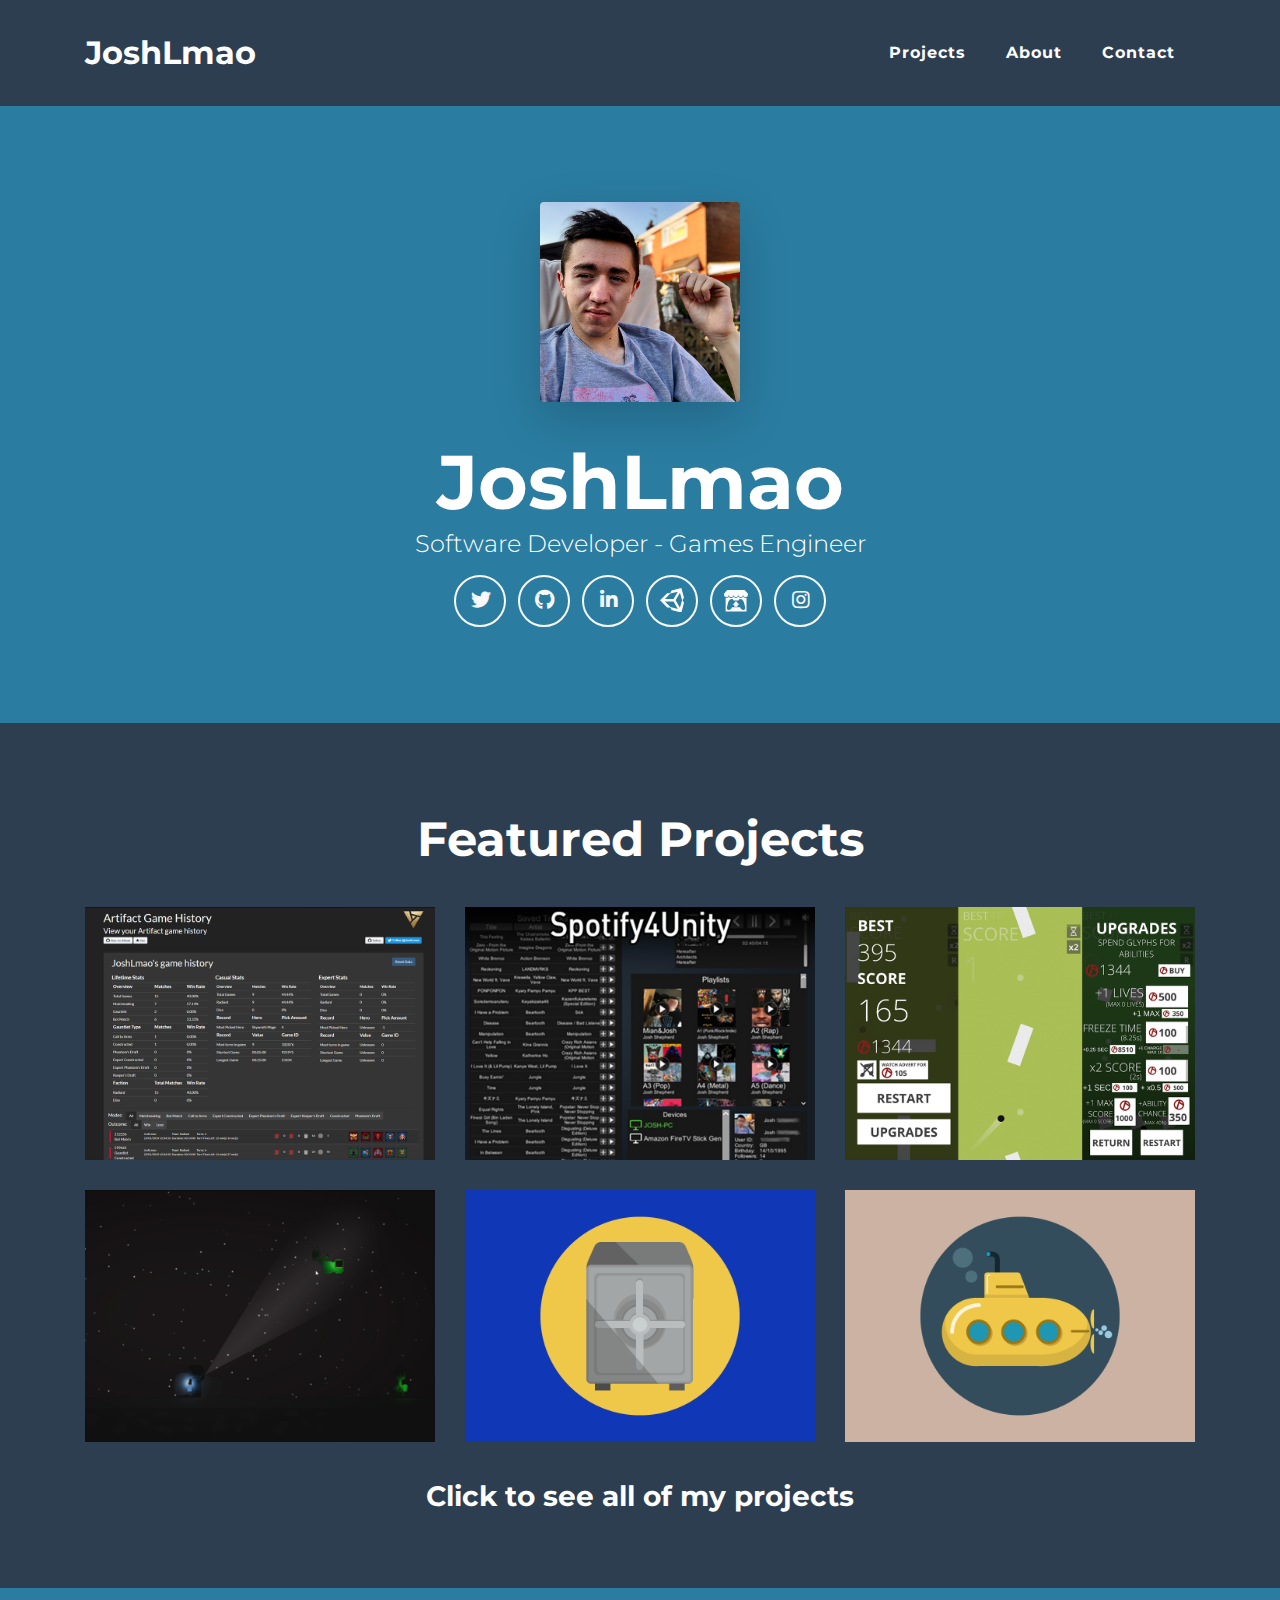
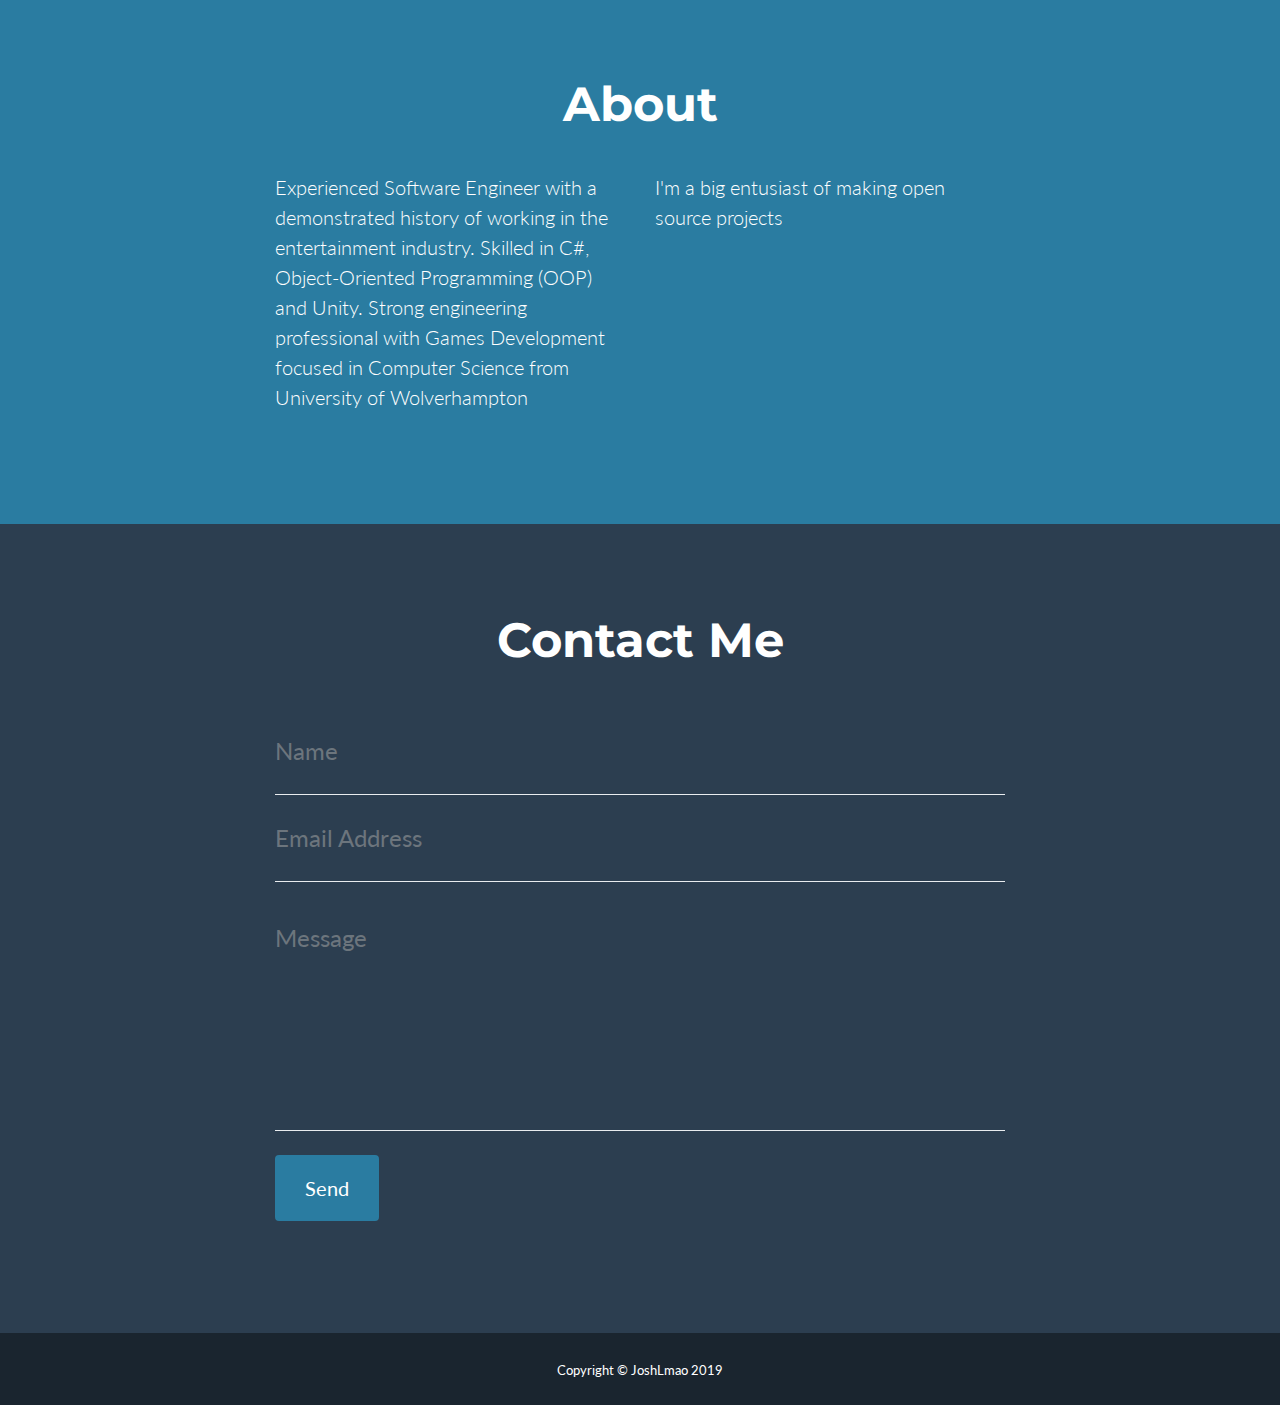
==== index.html @ 09b117b7 "Changed email form to use formspree" ====
<!--Core from https://github.com/BlackrockDigital/startbootstrap-freelancer-->
<!DOCTYPE html>
<html lang="en">

<head>

  <meta charset="utf-8">
  <meta name="viewport" content="width=device-width, initial-scale=1, shrink-to-fit=no">
  <meta name="description" content="">
  <meta name="author" content="">

  <title>JoshLmao</title>
  <!-- Page Icon -->
  <link rel="shortcut icon" type="image/x-icon" href="img/favicon.png" />

  <!-- Bootstrap core CSS -->
  <link href="vendor/bootstrap/css/bootstrap.min.css" rel="stylesheet">

  <!-- Custom fonts for this template -->
  <link href="vendor/fontawesome-free/css/all.min.css" rel="stylesheet" type="text/css">
  <link href="https://fonts.googleapis.com/css?family=Montserrat:400,700" rel="stylesheet" type="text/css">
  <link href="https://fonts.googleapis.com/css?family=Lato:400,700,400italic,700italic" rel="stylesheet" type="text/css">

  <!-- Plugin CSS -->
  <link href="vendor/magnific-popup/magnific-popup.css" rel="stylesheet" type="text/css">

  <!-- Custom styles for this template -->
  <link href="css/freelancer.css" rel="stylesheet">

</head>

<body id="page-top">

  <!-- Navigation -->
  <nav class="navbar navbar-expand-lg bg-secondary fixed-top" id="mainNav">
    <div class="container">
      <a class="navbar-brand js-scroll-trigger" href="#page-top">JoshLmao</a>
      <button class="navbar-toggler navbar-toggler-right bg-primary text-white rounded" type="button" data-toggle="collapse" data-target="#navbarResponsive" aria-controls="navbarResponsive" aria-expanded="false" aria-label="Toggle navigation">
        Menu
        <i class="fas fa-bars"></i>text-white
      </button>
      <div class="collapse navbar-collapse" id="navbarResponsive">
        <ul class="navbar-nav ml-auto">
          <li class="nav-item mx-0 mx-lg-1">
            <a class="nav-link py-3 px-0 px-lg-3 rounded js-scroll-trigger" href="#featured-projects">Projects</a>
          </li>
          <li class="nav-item mx-0 mx-lg-1">
            <a class="nav-link py-3 px-0 px-lg-3 rounded js-scroll-trigger" href="#about">About</a>
          </li>
          <li class="nav-item mx-0 mx-lg-1">
            <a class="nav-link py-3 px-0 px-lg-3 rounded js-scroll-trigger" href="#contact">Contact</a>
          </li>
        </ul>
      </div>
    </div>
  </nav>

  <!-- Header -->
  <header class="masthead bg-primary text-white text-center">
    <div class="container">
      <img class="img-fluid mb-5 d-block mx-auto shadow-lg rounded" src="img/profile.png" alt="It's me!" style="max-height: 200px">
      <h1 class="mb-3">JoshLmao</h1>
      <h4 class="font-weight-light mb-0">Software Developer - Games Engineer</h4>
      <!-- Social Links -->
      <div class="mt-3">
          <ul class="list-inline mb-0">
            <li class="list-inline-item">
              <a class="btn btn-outline-light btn-social text-center rounded-circle" href="https://twitter.com/JoshLmao" target="_blank">
                <i class="fab fa-fw fa-twitter"></i>
              </a>
            </li>
            <li class="list-inline-item">
              <a class="btn btn-outline-light btn-social text-center rounded-circle" href="https://github.com/JoshLmao" target="_blank">
                <i class="fab fa-fw fa-github"></i>
              </a>
            </li>
            <li class="list-inline-item">
              <a class="btn btn-outline-light btn-social text-center rounded-circle" href="https://www.linkedin.com/in/joshshepherd-/" target="_blank">
                <i class="fab fa-fw fa-linkedin-in"></i>
              </a>
            </li>
            <li class="list-inline-item">
              <a class="btn btn-outline-light btn-social text-center rounded-circle" href="https://connect.unity.com/u/josh-shepherd" target="_blank">
                <svg class="mb-1" viewBox="0 0 256 256" xmlns="http://www.w3.org/2000/svg" preserveAspectRatio="xMinYMin meet">
                  <path d="M166.872 131.237l45.91-79.275 22.184 79.275-22.185 79.256-45.909-79.256zm-22.376 12.874l45.916 79.262-79.966-20.486-57.77-58.776h91.82zm45.906-105.033l-45.906 79.275h-91.82l57.77-58.78 79.956-20.495zm65.539 65.18L227.933.06l-104.54 27.925-15.475 27.207-31.401-.225L0 131.244l76.517 76.259h.003l31.388-.232 15.497 27.207 104.528 27.92L255.94 158.22l-15.906-26.982 15.906-26.978z" fill="#FFFFFF"/>
                </svg>
              </a>
            </li>
            <li class="list-inline-item">
              <a class="btn btn-outline-light btn-social text-center rounded-circle" href="https://joshlmao.itch.io/" target="_blank">
                <svg class="svg-inline--fa" aria-hidden="true" role="img" xmlns="http://www.w3.org/2000/svg" viewBox="0 0 177 177">
                  <path fill="currentColor" d="M23 0L0 27v7.7c0 9.8 9 18.4 17 18.4 9.9 0 18-8.3 18-18 0 9.7 7.9 18 17.6 18S70 44.8 70 35c0 9.7 8.4 18 18.1 18C98 53 106 44.8 106 35a18 18 0 0 0 17.7 18c9.7 0 17.3-8.3 17.3-18 0 9.7 8.4 18 18.2 18A18 18 0 0 0 177 35v-8L152 0C108.4-.1 23 0 23 0z" fill-rule="evenodd"/>
                  <path fill="currentColor" d="M35 48.6c-1 1.6-2.2 3-3.6 4.4-3.6 3.6-8.7 5.9-14.3 5.9-1.4 0-5-.8-5-.8v100h154V57.5c-2.4.9-4.3 1.4-7 1.4a20.3 20.3 0 0 1-17.7-10.4 20.6 20.6 0 0 1-17.7 10.4 20.3 20.3 0 0 1-17.8-10.4 20.4 20.4 0 0 1-35.5 0A20.4 20.4 0 0 1 38.3 53a19.5 19.5 0 0 1-3.3-4.4zM57.2 67c6.7 0 11.5 4.4 13.1 11h37.2c1.7-6.6 6.4-11 13.1-11 10.7 0 22.4 11 26 24.4l8.8 32c3.7 13.3-2 24.3-12.7 24.3-9.4 0-19.6-8.5-24.4-19.6H59.5c-4.9 11.1-15 19.6-24.4 19.6-10.7 0-16.4-11-12.8-24.4l8.8-32C34.8 78 46.5 67 57 67z"/>
                  <path fill="currentColor" d="M75.7 95.4l-12.5 13.4h12.4v13.9h24.6v-13.9h13.2l-12.6-13.4-12.5-13.5z"/>
               </svg>
              </a>
            </li>
            <li class="list-inline-item">
              <a class="btn btn-outline-light btn-social text-center rounded-circle" href="https://instagram.com/JoshLmao" target="_blank">
                <i class="fab fa-fw fa-instagram"></i>
              </a>
            </li>
          </ul>
        </div>
    </div>
  </header>

  <!-- Portfolio Grid Section -->
  <section class="portfolio" id="featured-projects">
    <div class="container">
      <h2 class="text-center text-secondary mb-5">Featured Projects</h2>
      <div class="row">
        <div class="col-md-6 col-lg-4">
          <a class="portfolio-item d-block mx-auto" href="#portfolio-modal-1">
            <div class="portfolio-item-caption d-flex position-absolute h-100 w-100">
              <div class="portfolio-item-caption-content my-auto w-100 text-center text-white">
                <i class="fas fa-search-plus fa-3x"></i>
              </div>
            </div>
            <img class="img-fluid" src="img/portfolio/artifacthistory.png" alt="">
          </a>
        </div>
        <div class="col-md-6 col-lg-4">
          <a class="portfolio-item d-block mx-auto" href="#portfolio-modal-2">
            <div class="portfolio-item-caption d-flex position-absolute h-100 w-100">
              <div class="portfolio-item-caption-content my-auto w-100 text-center text-white">
                <i class="fas fa-search-plus fa-3x"></i>
              </div>
            </div>
            <img class="img-fluid" src="img/portfolio/spotify4unity.png" alt="">
          </a>
        </div>
        <div class="col-md-6 col-lg-4">
          <a class="portfolio-item d-block mx-auto" href="#portfolio-modal-3">
            <div class="portfolio-item-caption d-flex position-absolute h-100 w-100">
              <div class="portfolio-item-caption-content my-auto w-100 text-center text-white">
                <i class="fas fa-search-plus fa-3x"></i>
              </div>
            </div>
            <img class="img-fluid" src="img/portfolio/weave.png" alt="">
          </a>
        </div>
        <div class="col-md-6 col-lg-4">
          <a class="portfolio-item d-block mx-auto" href="#portfolio-modal-4">
            <div class="portfolio-item-caption d-flex position-absolute h-100 w-100">
              <div class="portfolio-item-caption-content my-auto w-100 text-center text-white">
                <i class="fas fa-search-plus fa-3x"></i>
              </div>
            </div>
            <img class="img-fluid" src="img/portfolio/lumiere.png" alt="">
          </a>
        </div>
        <div class="col-md-6 col-lg-4">
          <a class="portfolio-item d-block mx-auto" href="#portfolio-modal-5">
            <div class="portfolio-item-caption d-flex position-absolute h-100 w-100">
              <div class="portfolio-item-caption-content my-auto w-100 text-center text-white">
                <i class="fas fa-search-plus fa-3x"></i>
              </div>
            </div>
            <img class="img-fluid" src="img/portfolio/safe.png" alt="">
          </a>
        </div>
        <div class="col-md-6 col-lg-4">
          <a class="portfolio-item d-block mx-auto" href="#portfolio-modal-6">
            <div class="portfolio-item-caption d-flex position-absolute h-100 w-100">
              <div class="portfolio-item-caption-content my-auto w-100 text-center text-white">
                <i class="fas fa-search-plus fa-3x"></i>
              </div>
            </div>
            <img class="img-fluid" src="img/portfolio/submarine.png" alt="">
          </a>
        </div>

        <a class="text-secondary mx-auto mt-2" href="./html/all_projects.html">
            <h3>Click to see all of my projects</h3>
        </a>
      </div>
    </div>
  </section>

  <!-- About Section -->
  <section class="bg-primary text-white mb-0" id="about">
    <div class="container">
      <h2 class="text-center text-white mb-5">About</h2>
      <div class="row">
        <div class="col-lg-4 ml-auto">
          <p class="lead">
              Experienced Software Engineer with a demonstrated history of working in the entertainment industry. Skilled in C#, Object-Oriented Programming (OOP) and Unity. Strong engineering professional with Games Development focused in Computer Science from University of Wolverhampton
          </p>
        </div>
        <div class="col-lg-4 mr-auto">
          <p class="lead">
            I'm a big entusiast of making open source projects
          </p>
        </div>
      </div>
    </div>
  </section>

  <!-- Contact Section -->
  <section id="contact">
    <div class="container">
      <h2 class="text-center text-secondary mb-5">Contact Me</h2>
      <div class="row">
        <div class="col-lg-8 mx-auto">
          <!-- Uses formspree.io to send the email since it's a static HTML page -->
          <form action="https://formspree.io/josh@joshlmao.com" method="POST" novalidate="novalidate">
            <div class="control-group">
              <div class="form-group floating-label-form-group controls mb-0 pb-2">
                <label>Name</label>
                <input class="form-control" id="name" type="text" placeholder="Name" required="required" data-validation-required-message="Please enter your name.">
                <p class="help-block text-danger"></p>
              </div>
            </div>
            <div class="control-group">
              <div class="form-group floating-label-form-group controls mb-0 pb-2">
                <label>Email Address</label>
                <input type="email" name="_replyto" class="form-control" id="email" placeholder="Email Address" required="required" data-validation-required-message="Please enter your email address.">
                <p class="help-block text-danger"></p>
              </div>
            </div>
            <div class="control-group">
              <div class="form-group floating-label-form-group controls mb-0 pb-2" style="border-bottom: 0px">
                <input type="hidden" name="_subject" value="Contact - JoshLmao" />
              </div>
            </div>
            <div class="control-group">
              <div class="form-group floating-label-form-group controls mb-0 pb-2">
                <label>Message</label>
                <textarea type="text" name="name" class="form-control" id="message" rows="5" placeholder="Message" required="required" data-validation-required-message="Please enter a message."></textarea>
                <p class="help-block text-danger"></p>
              </div>
            </div>
            <br>
            <div id="success"></div>
            <div class="form-group">
              <button type="submit" value="Send" class="btn btn-primary btn-xl" id="sendMessageButton">Send</button>
            </div>
          </form>
        </div>
      </div>
    </div>
  </section>

  <div class="copyright py-4 text-center text-white">
    <div class="container">
      <small>Copyright &copy; JoshLmao 2019</small>
    </div>
  </div>

  <!-- Scroll to Top Button (Only visible on small and extra-small screen sizes) -->
  <div class="scroll-to-top d-lg-none position-fixed ">
    <a class="js-scroll-trigger d-block text-center text-white rounded" href="#page-top">
      <i class="fa fa-chevron-up"></i>
    </a>
  </div>

  <!-- Portfolio Modals -->

  <!-- Portfolio Modal 1 -->
  <div class="portfolio-modal mfp-hide" id="portfolio-modal-1">
    <div class="portfolio-modal-dialog bg-secondary">
      <a class="close-button d-none d-md-block portfolio-modal-dismiss" href="#">
        <i class="fa fa-3x fa-times"></i>
      </a>
      <div class="container text-center">
        <div class="row">
          <div class="col-lg-8 mx-auto">
            <h2 class="text-secondary mb-5">Artifact Match History</h2>
            <a href="https://github.com/JoshLmao/ArtifactAPI.MatchHistory" target="_blank">
              <img class="img-fluid mb-3" src="img/portfolio/artifacthistory.png" alt="">
            </a>
            <p class="mb-3 text-primary">
              Artifact Match History is a small project I created in December 2018 to January 2019 as a tool for the Valve's new DotA 2 card game, Artifact.
              I originally mcreated it as a WPF application but later converted the functionality into a website.
            </p>
            <h3 class="text-primary mb-2">
              Website: 
              <a href="https://artifacthistory.joshlmao.com" target="_blank">ArtifactHistory.joshlmao.com</a>
            </h3>
            <h3 class="text-primary mb-4">
              Repository: <a href="https://github.com/JoshLmao/ArtifactAPI.MatchHistory" target="_blank">Github</a>
            </h3>
            <a class="btn btn-primary btn-lg rounded-pill portfolio-modal-dismiss" href="#">
              <i class="fa fa-close"></i>
              Close Project
            </a>
          </div>
        </div>
      </div>
    </div>
  </div>

  <!-- Portfolio Modal 2 -->
  <div class="portfolio-modal mfp-hide" id="portfolio-modal-2">
      <div class="portfolio-modal-dialog bg-secondary">
        <a class="close-button d-none d-md-block portfolio-modal-dismiss" href="#">
          <i class="fa fa-3x fa-times"></i>
        </a>
        <div class="container text-center">
          <div class="row">
            <div class="col-lg-8 mx-auto">
              <h2 class="text-secondary mb-5">Spotify 4 Unity</h2>
              <a href="https://github.com/JoshLmao/Spotify4Unity">
                <img class="img-fluid mb-3" src="img/portfolio/spotify4unity.png" alt="">
              </a>
              <p class="mb-3 text-primary">
                Spotify 4 Unity is an asset for Unity which helps to integrate the open source <a href="https://github.com/JohnnyCrazy/SpotifyAPI-NET">'SpotifyAPI'</a> into Unity with easy UI prefabs and utility classes to help.
                The package has been on the store since October 2018 and is currently being worked on and updated. 
                <br/>
                The code is closed source unless your purchase the asset. There is also a public repository on Github which
                is used for issue tracking and for the public wiki. <a href="https://github.com/JoshLmao/Spotify4Unity" target="_blank">Click here</a> to check out the repo
              </p>
              <h3 class="text-primary mb-4">Download: <a href="https://assetstore.unity.com/packages/tools/integration/spotify4unity-ui-tools-spotify-authorization-129028" target="_blank">Unity Asset Store</a></h3>
              <a class="btn btn-primary btn-lg rounded-pill portfolio-modal-dismiss" href="#">
                <i class="fa fa-close"></i>
                Close Project
              </a>
            </div>
          </div>
        </div>
      </div>
    </div>

  <!-- Portfolio Modal 3 -->
  <div class="portfolio-modal mfp-hide" id="portfolio-modal-3">
    <div class="portfolio-modal-dialog bg-secondary">
      <a class="close-button d-none d-md-block portfolio-modal-dismiss" href="#">
        <i class="fa fa-3x fa-times"></i>
      </a>
      <div class="container text-center">
        <div class="row">
          <div class="col-lg-8 mx-auto">
            <h2 class="text-secondary mb-5">Weave: The Game</h2>
            <a href="https://play.google.com/store/apps/details?id=com.JoshLmao.Weave&hl=en_GB">
              <img class="img-fluid mb-3" src="img/portfolio/weave.png" alt="">
            </a>
            <p class="mb-3 text-primary">
              Weave is my first attempt to create my own mobile game. It's a simple game concept about gaining the most score and trying to beat everybody else on the leaderboard.
            </p>
            <h3 class="text-primary mb-4">
              Play Store: <a href="https://play.google.com/store/apps/details?id=com.JoshLmao.Weave&hl=en_GB" target="_blank">Weave: The Game</a>
            </h3>
            <a class="btn btn-primary btn-lg rounded-pill portfolio-modal-dismiss" href="#">
              <i class="fa fa-close"></i>
              Close Project
            </a>
          </div>
        </div>
      </div>
    </div>
  </div>

  <!-- Portfolio Modal 4 -->
  <div class="portfolio-modal mfp-hide" id="portfolio-modal-4">
    <div class="portfolio-modal-dialog bg-secondary">
      <a class="close-button d-none d-md-block portfolio-modal-dismiss" href="#">
        <i class="fa fa-3x fa-times"></i>
      </a>
      <div class="container text-center">
        <div class="row">
          <div class="col-lg-8 mx-auto">
            <h2 class="text-secondary mb-5">Lumière - Ludum Date 39</h2>
            <a href="https://joshlmao.itch.io/lumiere">
              <img class="img-fluid mb-3" src="img/portfolio/lumiere.png" alt="">
            </a>
            <p class="mb-3 text-primary">
                Lumière is my first attempt at creating a game created by myself in August 2017. I created it for Ludum Dare 39 which had the theme of "Running out of power".
            </p>
            <h3 class="text-primary mb-4">
                Play: <a href="https://joshlmao.itch.io/lumiere" target="_blank">Itch.io</a>
              </h3>
            <a class="btn btn-primary btn-lg rounded-pill portfolio-modal-dismiss" href="#">
              <i class="fa fa-close"></i>
              Close Project
            </a>
          </div>
        </div>
      </div>
    </div>
  </div>

  <!-- Portfolio Modal 5 -->
  <div class="portfolio-modal mfp-hide" id="portfolio-modal-5">
    <div class="portfolio-modal-dialog bg-white">
      <a class="close-button d-none d-md-block portfolio-modal-dismiss" href="#">
        <i class="fa fa-3x fa-times"></i>
      </a>
      <div class="container text-center">
        <div class="row">
          <div class="col-lg-8 mx-auto">
            <h2 class="text-secondary text-uppercase mb-0">Project Name</h2>
            <hr class="star-dark mb-5">
            <img class="img-fluid mb-5" src="img/portfolio/safe.png" alt="">
            <p class="mb-5">Lorem ipsum dolor sit amet, consectetur adipisicing elit. Mollitia neque assumenda ipsam nihil, molestias magnam, recusandae quos quis inventore quisquam velit asperiores, vitae? Reprehenderit soluta, eos quod consequuntur itaque. Nam.</p>
            <a class="btn btn-primary btn-lg rounded-pill portfolio-modal-dismiss" href="#">
              <i class="fa fa-close"></i>
              Close Project
            </a>
          </div>
        </div>
      </div>
    </div>
  </div>

  <!-- Portfolio Modal 6 -->
  <div class="portfolio-modal mfp-hide" id="portfolio-modal-6">
    <div class="portfolio-modal-dialog bg-white">
      <a class="close-button d-none d-md-block portfolio-modal-dismiss" href="#">
        <i class="fa fa-3x fa-times"></i>
      </a>
      <div class="container text-center">
        <div class="row">
          <div class="col-lg-8 mx-auto">
            <h2 class="text-secondary text-uppercase mb-0">Project Name</h2>
            <hr class="star-dark mb-5">
            <img class="img-fluid mb-5" src="img/portfolio/submarine.png" alt="">
            <p class="mb-5">Lorem ipsum dolor sit amet, consectetur adipisicing elit. Mollitia neque assumenda ipsam nihil, molestias magnam, recusandae quos quis inventore quisquam velit asperiores, vitae? Reprehenderit soluta, eos quod consequuntur itaque. Nam.</p>
            <a class="btn btn-primary btn-lg rounded-pill portfolio-modal-dismiss" href="#">
              <i class="fa fa-close"></i>
              Close Project</a>
          </div>
        </div>
      </div>
    </div>
  </div>

  <!-- Bootstrap core JavaScript -->
  <script src="vendor/jquery/jquery.min.js"></script>
  <script src="vendor/bootstrap/js/bootstrap.bundle.min.js"></script>

  <!-- Plugin JavaScript -->
  <script src="vendor/jquery-easing/jquery.easing.min.js"></script>
  <script src="vendor/magnific-popup/jquery.magnific-popup.min.js"></script>

  <!-- Contact Form JavaScript -->
  <script src="js/jqBootstrapValidation.js"></script>
  <script src="js/contact_me.js"></script>

  <!-- Custom scripts for this template -->
  <script src="js/freelancer.min.js"></script>

</body>

</html>
---- css/freelancer.css ----
/*!
 * Start Bootstrap - Freelancer v5.0.2 (https://startbootstrap.com/template-overviews/freelancer)
 * Copyright 2013-2019 Start Bootstrap
 * Licensed under MIT (https://github.com/BlackrockDigital/startbootstrap-freelancer/blob/master/LICENSE)
 */

:root {
  --primary: rgb(42, 124, 161);
  --secondary: #2C3E50;

  --text-primary: #FFFFFF;
  --text-secondary: #FFFFFF;

  --hover-primary: rgb(67, 188, 245);
}

body {
  font-family: 'Lato';
  background: var(--secondary);
}

h1,
h2,
h3,
h4,
h5,
h6 {
  font-weight: 700;
  font-family: 'Montserrat';
}

hr.star-light,
hr.star-dark {
  max-width: 15rem;
  padding: 0;
  text-align: center;
  border: none;
  border-top: solid 0.25rem;
  margin-top: 2.5rem;
  margin-bottom: 2.5rem;
  margin-left: auto;
  margin-right: auto;
}

hr.star-light:after,
hr.star-dark:after {
  position: relative;
  top: -.8em;
  display: inline-block;
  padding: 0 0.25em;
  content: '\f005';
  font-family: "Font Awesome 5 Free";
  font-weight: 900;
  font-size: 2em;
}

hr.star-light {
  border-color: #fff;
}

hr.star-light:after {
  color: #fff;
  background-color: var(--primary);
}

hr.star-dark {
  border-color: #2C3E50;
}

hr.star-dark:after {
  color: #2C3E50;
  background-color: white;
}

section {
  padding: 6rem 0;
}

section h2 {
  font-size: 2.25rem;
  line-height: 2rem;
}

@media (min-width: 992px) {
  section h2 {
    font-size: 3rem;
    line-height: 2.5rem;
  }
}

.btn-xl {
  padding: 1rem 1.75rem;
  font-size: 1.25rem;
}

.btn-social {
  width: 3.25rem;
  height: 3.25rem;
  font-size: 1.25rem;
  line-height: 2rem;
}

.scroll-to-top {
  z-index: 1042;
  right: 1rem;
  bottom: 1rem;
  display: none;
}

.scroll-to-top a {
  width: 3.5rem;
  height: 3.5rem;
  background-color: rgba(33, 37, 41, 0.5);
  line-height: 3.1rem;
}

#mainNav {
  padding-top: 1rem;
  padding-bottom: 1rem;
  font-weight: 700;
  font-family: 'Montserrat';
}

#mainNav .navbar-brand {
  color: #fff;
}

#mainNav .navbar-nav {
  margin-top: 1rem;
  letter-spacing: 0.0625rem;
}

#mainNav .navbar-nav li.nav-item a.nav-link {
  color: #fff;
}

#mainNav .navbar-nav li.nav-item a.nav-link:hover {
  color: var(--primary);
}

#mainNav .navbar-nav li.nav-item a.nav-link:active, #mainNav .navbar-nav li.nav-item a.nav-link:focus {
  color: #fff;
}

#mainNav .navbar-nav li.nav-item a.nav-link.active {
  color: var(--primary);
}

#mainNav .navbar-toggler {
  font-size: 80%;
  padding: 0.8rem;
}

@media (min-width: 992px) {
  #mainNav {
    padding-top: 1.5rem;
    padding-bottom: 1.5rem;
    -webkit-transition: padding-top 0.3s, padding-bottom 0.3s;
    transition: padding-top 0.3s, padding-bottom 0.3s;
  }
  #mainNav .navbar-brand {
    font-size: 2em;
    -webkit-transition: font-size 0.3s;
    transition: font-size 0.3s;
  }
  #mainNav .navbar-nav {
    margin-top: 0;
  }
  #mainNav .navbar-nav > li.nav-item > a.nav-link.active {
    color: #fff;
    background: var(--primary);
  }
  #mainNav .navbar-nav > li.nav-item > a.nav-link.active:active, #mainNav .navbar-nav > li.nav-item > a.nav-link.active:focus, #mainNav .navbar-nav > li.nav-item > a.nav-link.active:hover {
    color: #fff;
    background: var(--primary);
  }
  #mainNav.navbar-shrink {
    padding-top: 0.5rem;
    padding-bottom: 0.5rem;
  }
  #mainNav.navbar-shrink .navbar-brand {
    font-size: 1.5em;
  }
}

header.masthead {
  padding-top: calc(6rem + 72px);
  padding-bottom: 6rem;
}

header.masthead h1 {
  font-size: 3rem;
  line-height: 3rem;
}

header.masthead h2 {
  font-size: 1.3rem;
  font-family: 'Lato';
}

@media (min-width: 992px) {
  header.masthead {
    padding-top: calc(6rem + 106px);
    padding-bottom: 6rem;
  }
  header.masthead h1 {
    font-size: 4.75em;
    line-height: 4rem;
  }
  header.masthead h2 {
    font-size: 1.75em;
  }
}

.portfolio {
  margin-bottom: -15px;
}

.portfolio .portfolio-item {
  position: relative;
  display: block;
  max-width: 25rem;
  margin-bottom: 15px;
}

.portfolio .portfolio-item .portfolio-item-caption {
  -webkit-transition: all ease 0.5s;
  transition: all ease 0.5s;
  opacity: 0;
  background-color: var(--primary)
}

.portfolio .portfolio-item .portfolio-item-caption:hover {
  opacity: 0.9;
}

.portfolio .portfolio-item .portfolio-item-caption .portfolio-item-caption-content {
  font-size: 1.5rem;
}

@media (min-width: 576px) {
  .portfolio {
    margin-bottom: -30px;
  }
  .portfolio .portfolio-item {
    margin-bottom: 30px;
  }
}

.portfolio-modal .portfolio-modal-dialog {
  padding: 3rem 1rem;
  min-height: calc(100vh - 2rem);
  margin: 1rem calc(1rem - 8px);
  position: relative;
  z-index: 2;
  -webkit-box-shadow: 0 0 3rem 1rem rgba(0, 0, 0, 0.5);
  box-shadow: 0 0 3rem 1rem rgba(0, 0, 0, 0.5);
}

.portfolio-modal .portfolio-modal-dialog .close-button {
  position: absolute;
  top: 2rem;
  right: 2rem;
}

.portfolio-modal .portfolio-modal-dialog .close-button i {
  line-height: 38px;
}

.portfolio-modal .portfolio-modal-dialog h2 {
  font-size: 2rem;
}

@media (min-width: 768px) {
  .portfolio-modal .portfolio-modal-dialog {
    min-height: 100vh;
    padding: 5rem;
    margin: 3rem calc(3rem - 8px);
  }
  .portfolio-modal .portfolio-modal-dialog h2 {
    font-size: 3rem;
  }
}

.floating-label-form-group {
  position: relative;
  border-bottom: 1px solid #e9ecef;
}

.floating-label-form-group input,
.floating-label-form-group textarea {
  font-size: 1.5em;
  position: relative;
  z-index: 1;
  padding-right: 0;
  padding-left: 0;
  resize: none;
  border: none;
  border-radius: 0;
  background: none;
  -webkit-box-shadow: none !important;
  box-shadow: none !important;
}

.floating-label-form-group label {
  font-size: 0.85em;
  line-height: 1.764705882em;
  position: relative;
  z-index: 0;
  top: 2em;
  display: block;
  margin: 0;
  -webkit-transition: top 0.3s ease, opacity 0.3s ease;
  transition: top 0.3s ease, opacity 0.3s ease;
  vertical-align: middle;
  vertical-align: baseline;
  opacity: 0;
}

.floating-label-form-group:not(:first-child) {
  padding-left: 14px;
  border-left: 1px solid #e9ecef;
}

.floating-label-form-group-with-value label {
  top: 0;
  opacity: 1;
}

.floating-label-form-group-with-focus label {
  color: #18BC9C;
}

form .row:first-child .floating-label-form-group {
  border-top: 1px solid #e9ecef;
}

.footer {
  padding-top: 5rem;
  padding-bottom: 5rem;
  background-color: #2C3E50;
  color: #fff;
}

.copyright {
  background-color: #1a252f;
}

a {
  color: var(--hover-primary);
}

a:focus, a:hover, a:active {
  color: var(--hover-primary);
}

.btn {
  border-width: 2px;
}

.bg-primary {
  background-color: var(--primary) !important;
}

.bg-secondary {
  background-color: var(--secondary) !important;
}

.text-primary {
  color: var(--text-primary) !important;
}

.text-secondary {
  color: var(--text-secondary) !important;
}

.btn-primary {
  background-color: var(--primary);
  border-color: var(--primary);
}

.btn-primary:hover, .btn-primary:focus, .btn-primary:active {
  background-color: var(--hover-primary);
  border-color: var(--hover-primary);
}

.btn-secondary {
  background-color: #2C3E50;
  border-color: #2C3E50;
}

.btn-secondary:hover, .btn-secondary:focus, .btn-secondary:active {
  background-color: #1a252f;
  border-color: #1a252f;
}
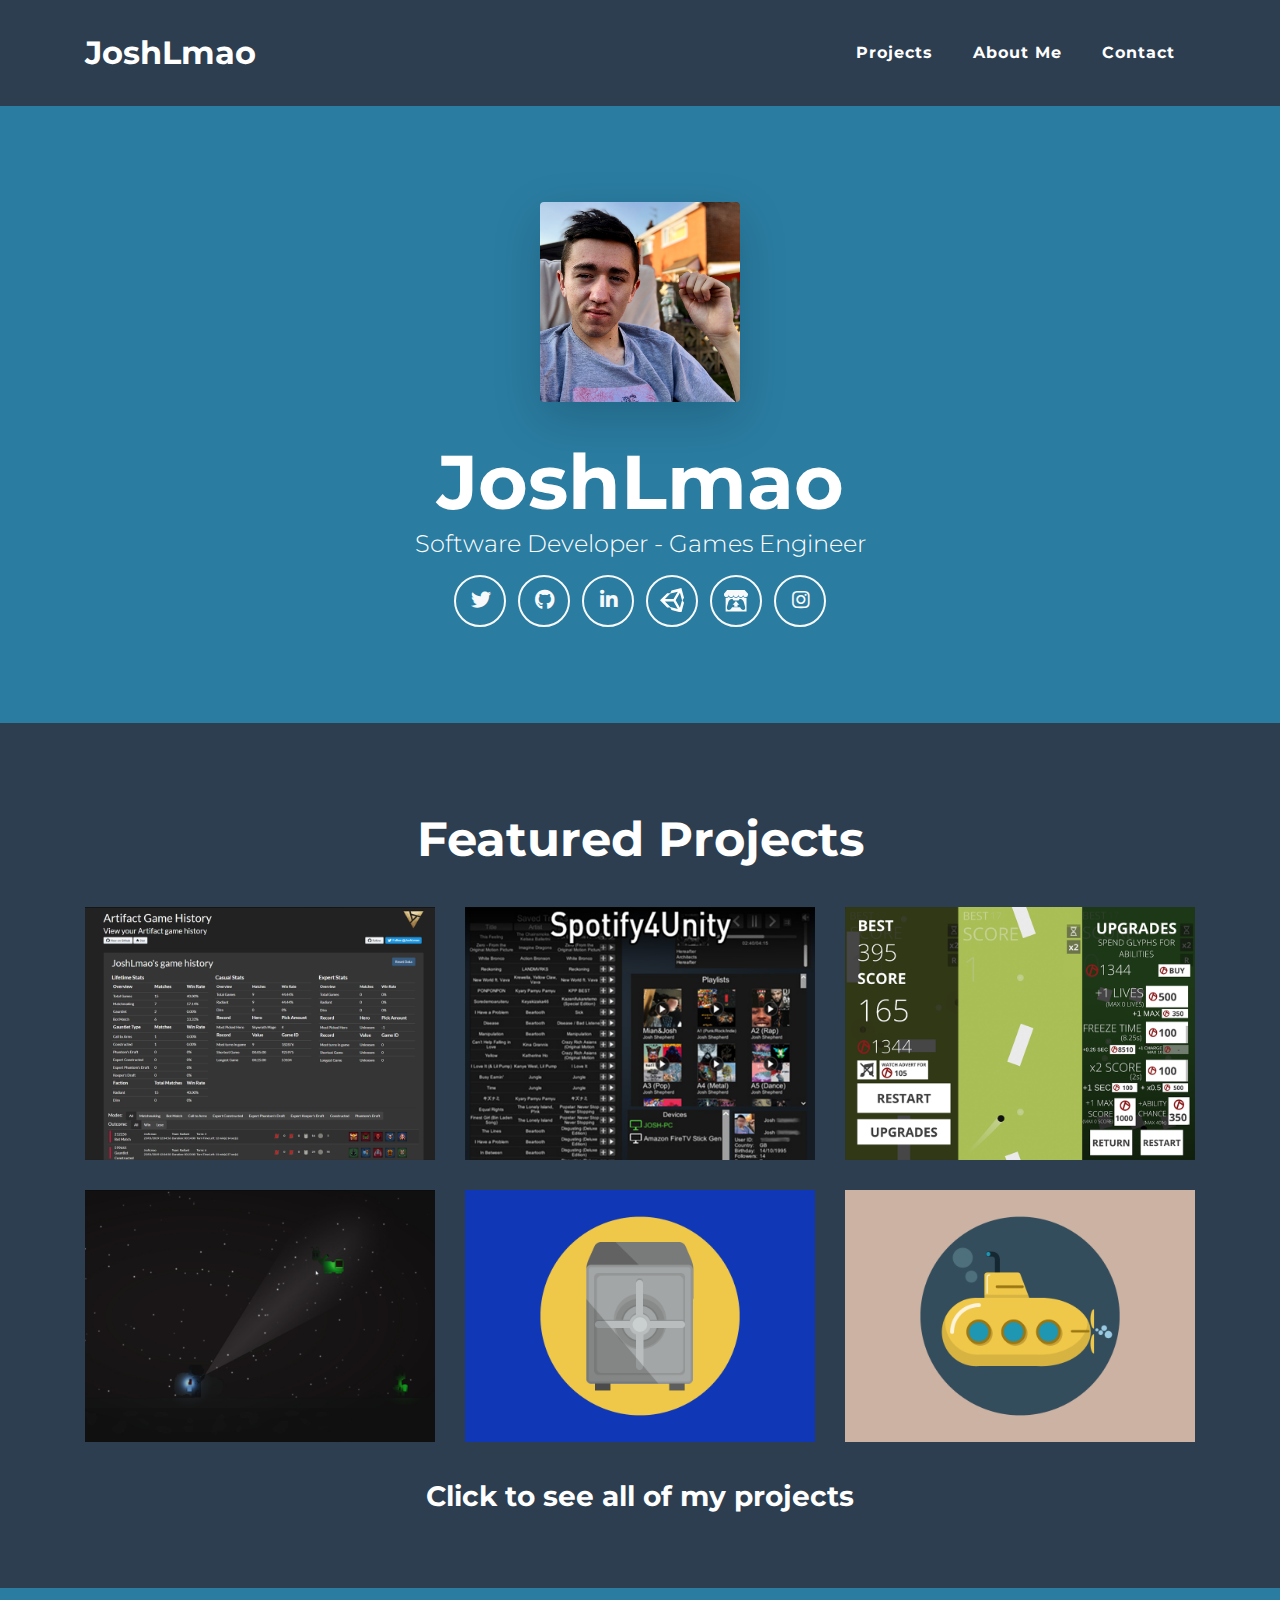
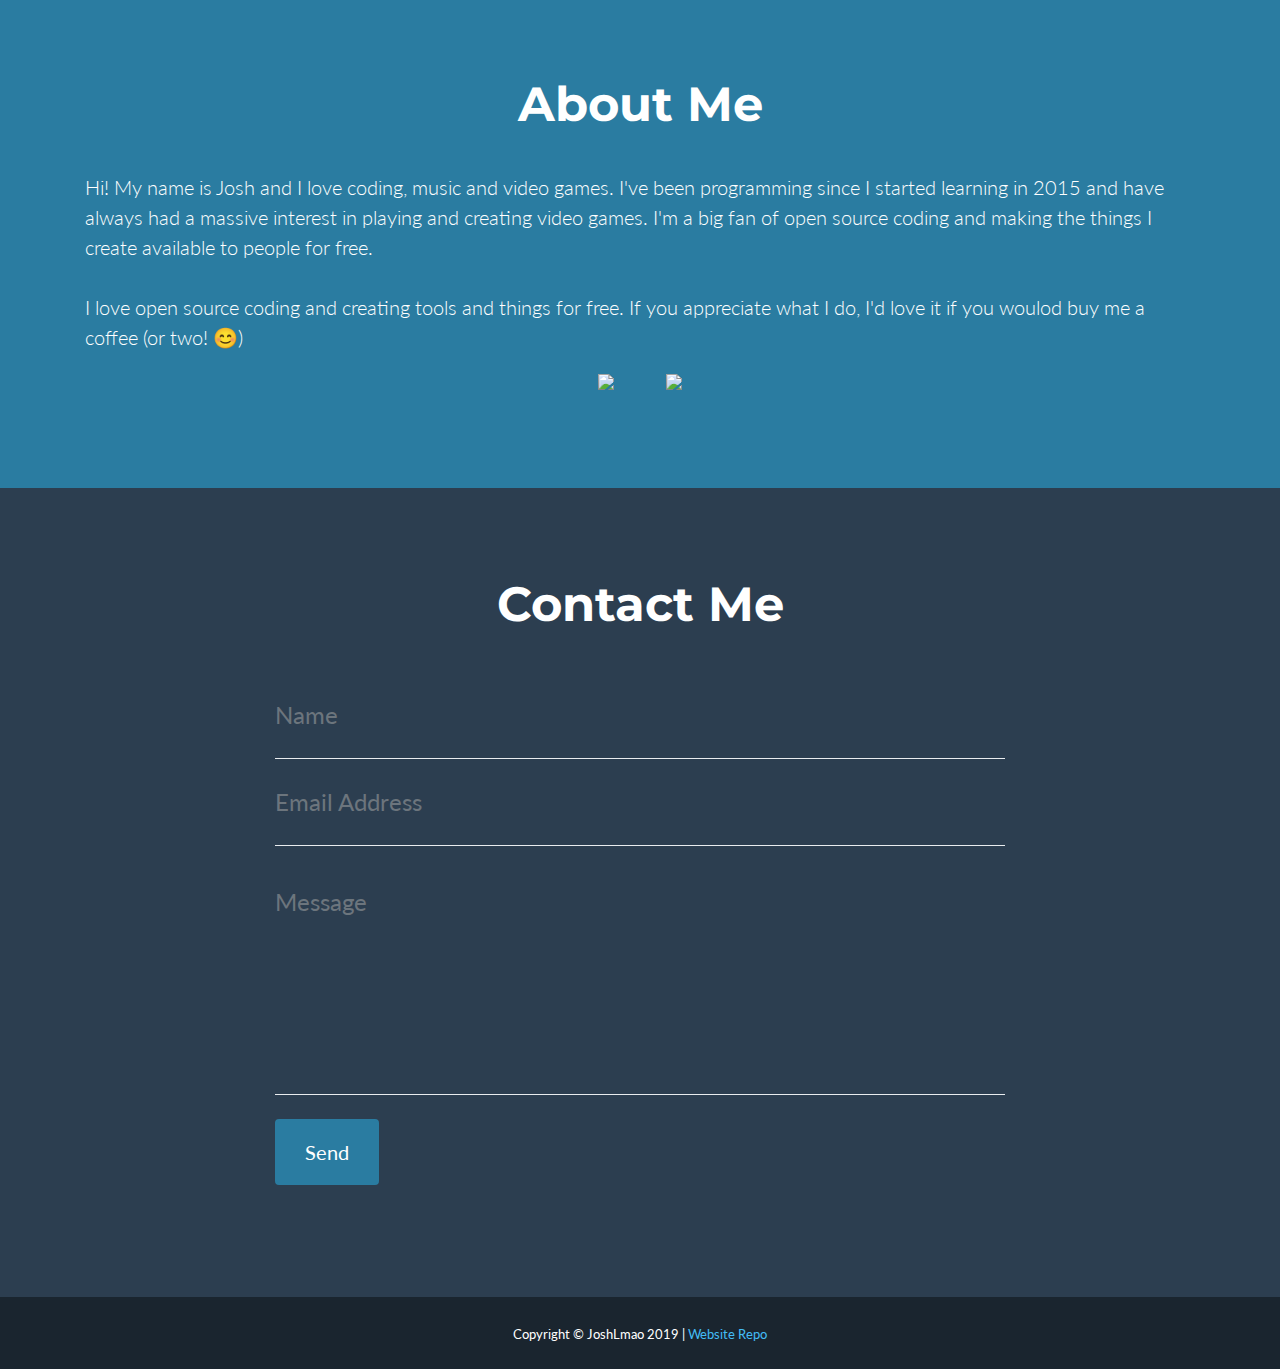
==== commit d7115b78: "Added sample cards to all projects page" ====
--- a/index.html
+++ b/index.html
@@ -45,7 +45,7 @@
             <a class="nav-link py-3 px-0 px-lg-3 rounded js-scroll-trigger" href="#featured-projects">Projects</a>
           </li>
           <li class="nav-item mx-0 mx-lg-1">
-            <a class="nav-link py-3 px-0 px-lg-3 rounded js-scroll-trigger" href="#about">About</a>
+            <a class="nav-link py-3 px-0 px-lg-3 rounded js-scroll-trigger" href="#about">About Me</a>
           </li>
           <li class="nav-item mx-0 mx-lg-1">
             <a class="nav-link py-3 px-0 px-lg-3 rounded js-scroll-trigger" href="#contact">Contact</a>
@@ -181,17 +181,24 @@
   <!-- About Section -->
   <section class="bg-primary text-white mb-0" id="about">
     <div class="container">
-      <h2 class="text-center text-white mb-5">About</h2>
+      <h2 class="text-center text-white mb-5">About Me</h2>
       <div class="row">
-        <div class="col-lg-4 ml-auto">
+        <div class="col-lg-auto ml-auto">
           <p class="lead">
-              Experienced Software Engineer with a demonstrated history of working in the entertainment industry. Skilled in C#, Object-Oriented Programming (OOP) and Unity. Strong engineering professional with Games Development focused in Computer Science from University of Wolverhampton
+              Hi! My name is Josh and I love coding, music and video games. I've been programming since I started learning in 2015 and have always had a massive interest in playing and creating video games. 
+              I'm a big fan of open source coding and making the things I create available to people for free.
+              <br/><br/>
+              I love open source coding and creating tools and things for free. If you appreciate what I do, I'd love it if you woulod buy me a coffee (or two! 😊)
           </p>
-        </div>
-        <div class="col-lg-4 mr-auto">
-          <p class="lead">
-            I'm a big entusiast of making open source projects
-          </p>
+          <div class="text-center mt-3">
+            <a class="mr-5" href="https://ko-fi.com/joshlmao">
+              <img src="https://i.imgur.com/zDeHMoK.png" height="75"/>
+            </a>
+            <a href="https://paypal.me/ijoshlmao">
+              <img src="https://i.imgur.com/UfSd0gP.png" height="75"/>
+            </a>
+          </div>
+          
         </div>
       </div>
     </div>
@@ -207,14 +214,14 @@
           <form action="https://formspree.io/josh@joshlmao.com" method="POST" novalidate="novalidate">
             <div class="control-group">
               <div class="form-group floating-label-form-group controls mb-0 pb-2">
-                <label>Name</label>
+                <label class="text-white">Name</label>
                 <input class="form-control" id="name" type="text" placeholder="Name" required="required" data-validation-required-message="Please enter your name.">
                 <p class="help-block text-danger"></p>
               </div>
             </div>
             <div class="control-group">
               <div class="form-group floating-label-form-group controls mb-0 pb-2">
-                <label>Email Address</label>
+                <label class="text-white">Email Address</label>
                 <input type="email" name="_replyto" class="form-control" id="email" placeholder="Email Address" required="required" data-validation-required-message="Please enter your email address.">
                 <p class="help-block text-danger"></p>
               </div>
@@ -226,7 +233,7 @@
             </div>
             <div class="control-group">
               <div class="form-group floating-label-form-group controls mb-0 pb-2">
-                <label>Message</label>
+                <label class="text-white">Message</label>
                 <textarea type="text" name="name" class="form-control" id="message" rows="5" placeholder="Message" required="required" data-validation-required-message="Please enter a message."></textarea>
                 <p class="help-block text-danger"></p>
               </div>
@@ -244,7 +251,7 @@
 
   <div class="copyright py-4 text-center text-white">
     <div class="container">
-      <small>Copyright &copy; JoshLmao 2019</small>
+      <small>Copyright &copy; JoshLmao 2019 | <a href="https://github.com/JoshLmao/JoshLmaoWebsite"  target="_blank">Website Repo</a></small>
     </div>
   </div>
 
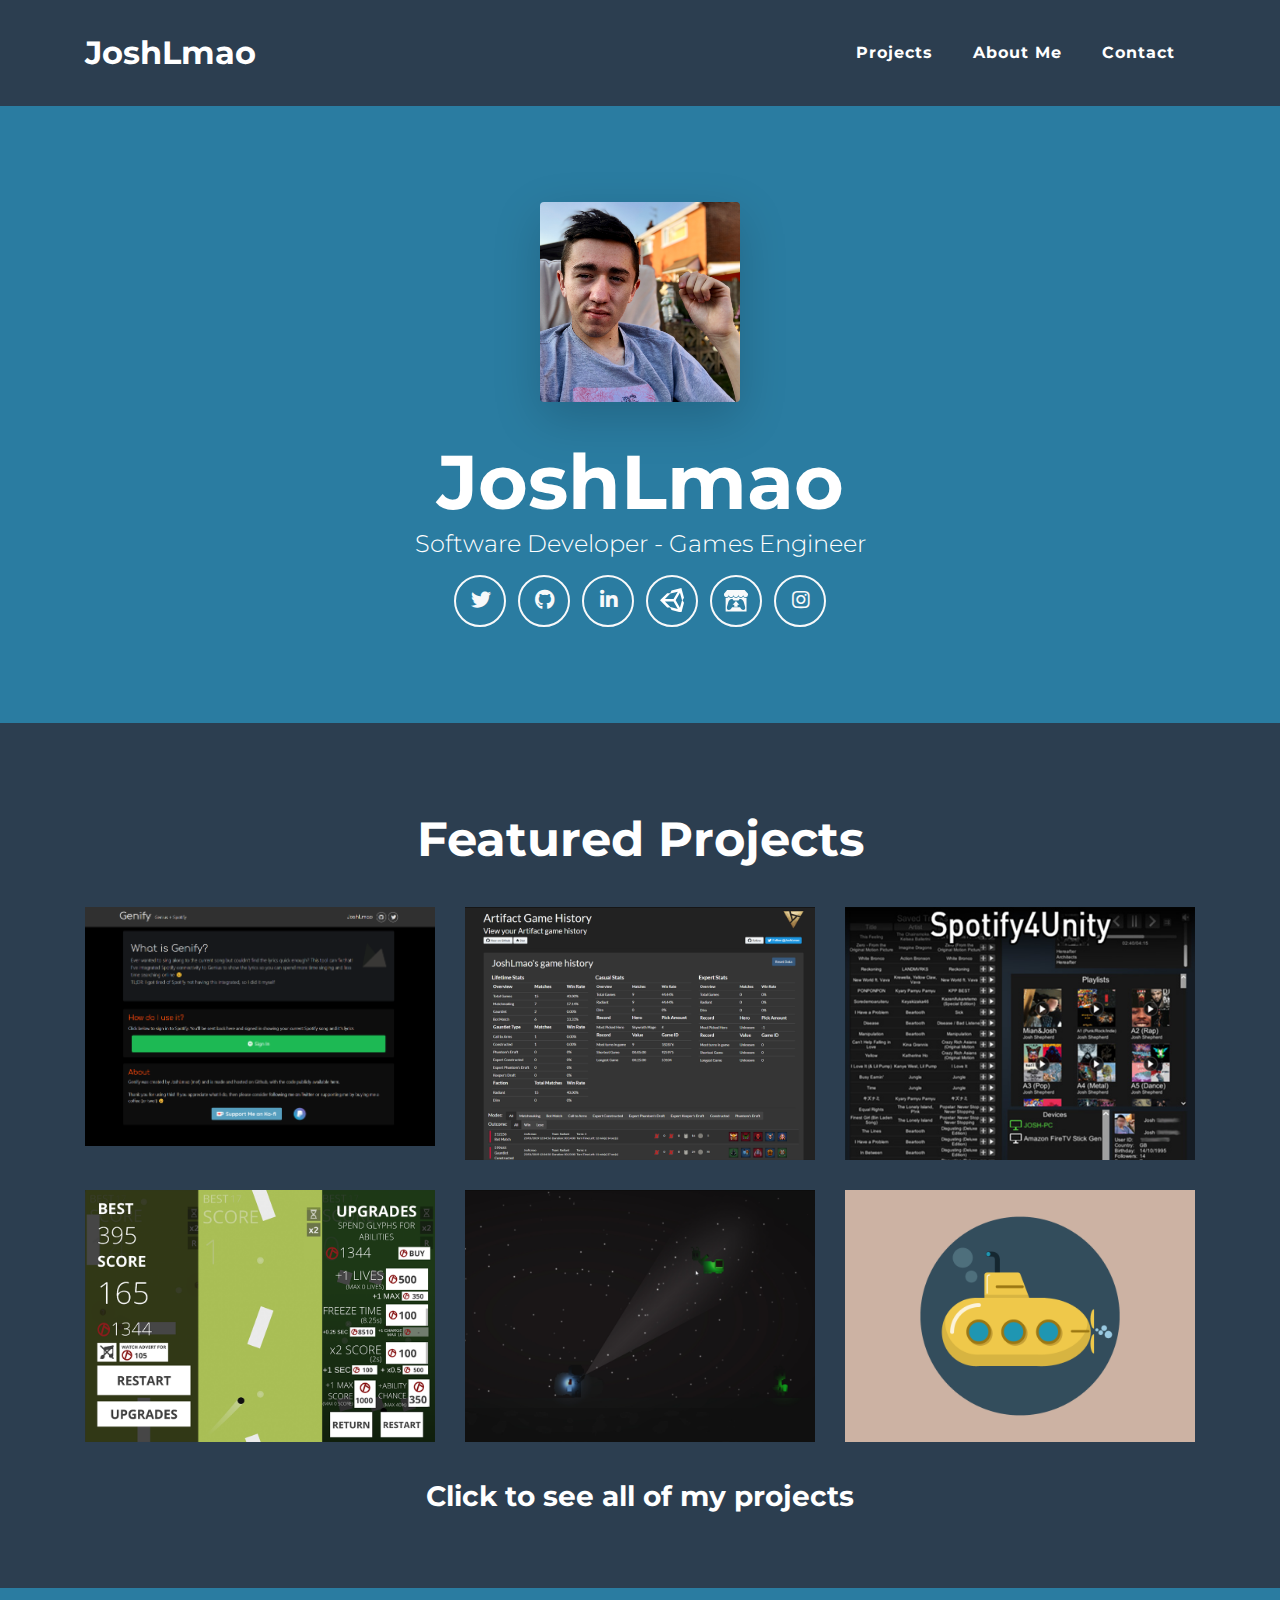
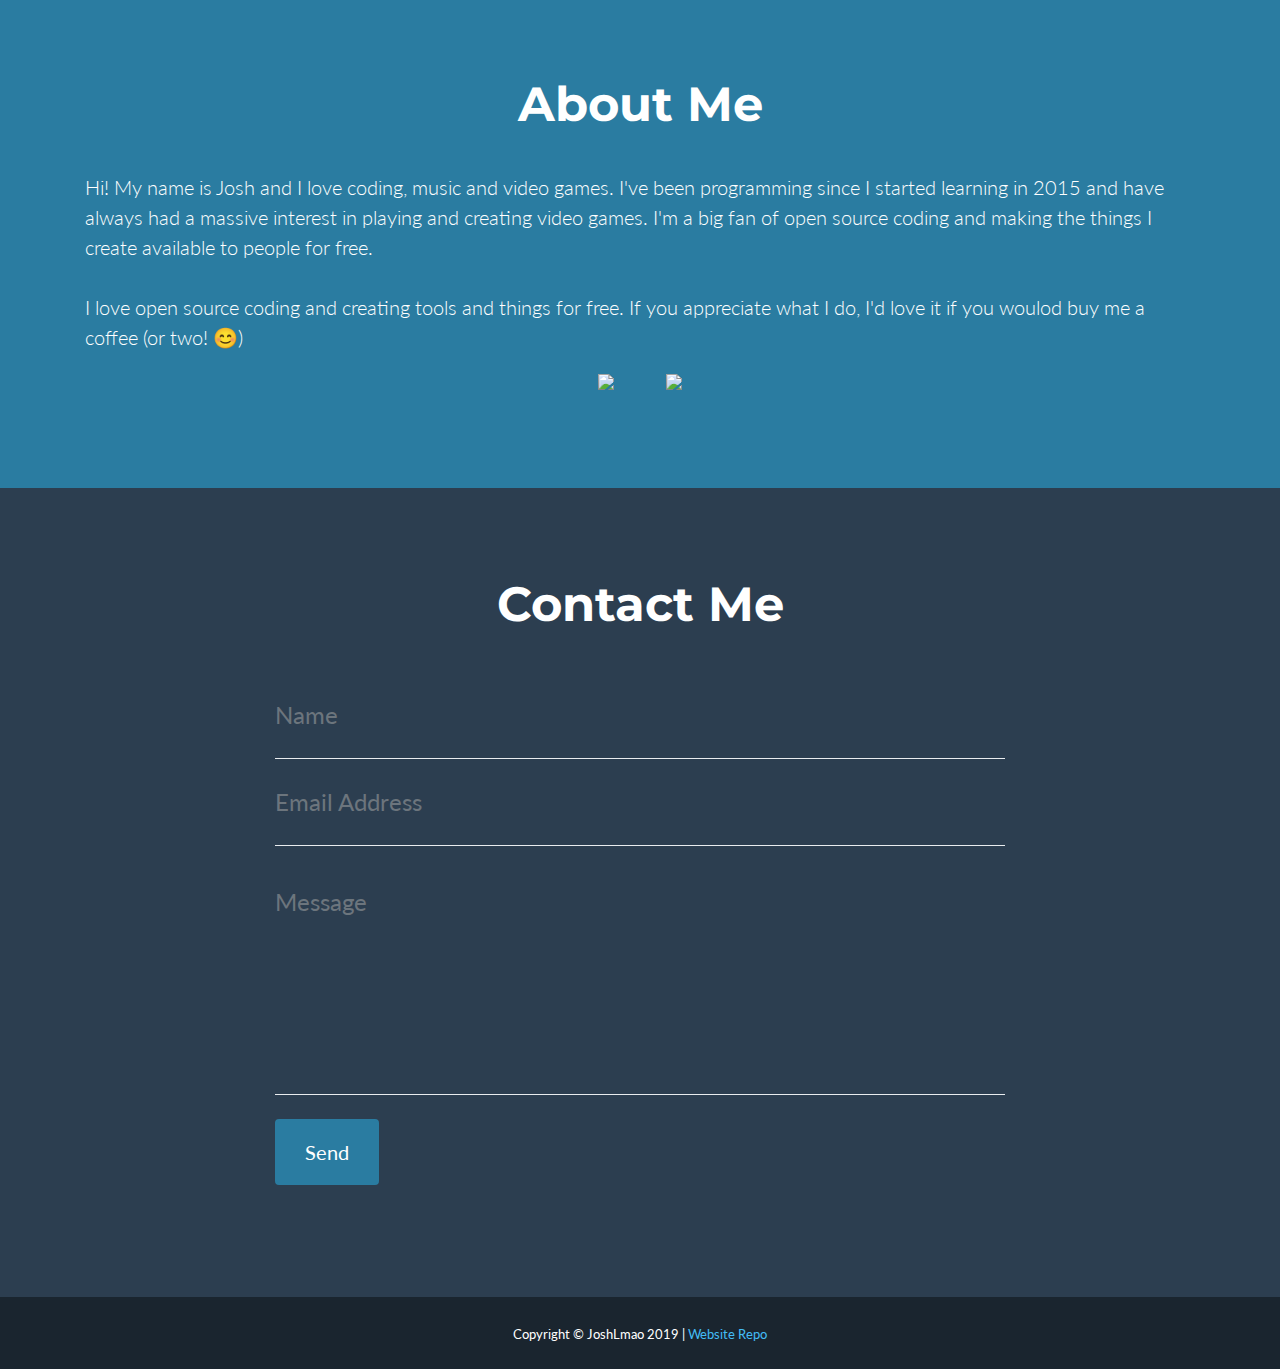
==== commit e8834e4e: "Added Genify project details" ====
--- a/index.html
+++ b/index.html
@@ -27,6 +27,15 @@
   <!-- Custom styles for this template -->
   <link href="css/freelancer.css" rel="stylesheet">
 
+  <!-- Global site tag (gtag.js) - Google Analytics -->
+  <script async src="https://www.googletagmanager.com/gtag/js?id=UA-127734786-6"></script>
+  <script>
+    window.dataLayer = window.dataLayer || [];
+    function gtag(){dataLayer.push(arguments);}
+    gtag('js', new Date());
+
+    gtag('config', 'UA-127734786-6');
+  </script>
 </head>
 
 <body id="page-top">
@@ -37,7 +46,7 @@
       <a class="navbar-brand js-scroll-trigger" href="#page-top">JoshLmao</a>
       <button class="navbar-toggler navbar-toggler-right bg-primary text-white rounded" type="button" data-toggle="collapse" data-target="#navbarResponsive" aria-controls="navbarResponsive" aria-expanded="false" aria-label="Toggle navigation">
         Menu
-        <i class="fas fa-bars"></i>text-white
+        <i class="fas fa-bars"></i>
       </button>
       <div class="collapse navbar-collapse" id="navbarResponsive">
         <ul class="navbar-nav ml-auto">
@@ -117,11 +126,21 @@
                 <i class="fas fa-search-plus fa-3x"></i>
               </div>
             </div>
+            <img class="img-fluid" src="img/portfolio/genify.png" alt="">
+          </a>
+        </div>
+        <div class="col-md-6 col-lg-4">
+          <a class="portfolio-item d-block mx-auto" href="#portfolio-modal-2">
+            <div class="portfolio-item-caption d-flex position-absolute h-100 w-100">
+              <div class="portfolio-item-caption-content my-auto w-100 text-center text-white">
+                <i class="fas fa-search-plus fa-3x"></i>
+              </div>
+            </div>
             <img class="img-fluid" src="img/portfolio/artifacthistory.png" alt="">
           </a>
         </div>
         <div class="col-md-6 col-lg-4">
-          <a class="portfolio-item d-block mx-auto" href="#portfolio-modal-2">
+          <a class="portfolio-item d-block mx-auto" href="#portfolio-modal-3">
             <div class="portfolio-item-caption d-flex position-absolute h-100 w-100">
               <div class="portfolio-item-caption-content my-auto w-100 text-center text-white">
                 <i class="fas fa-search-plus fa-3x"></i>
@@ -131,7 +150,7 @@
           </a>
         </div>
         <div class="col-md-6 col-lg-4">
-          <a class="portfolio-item d-block mx-auto" href="#portfolio-modal-3">
+          <a class="portfolio-item d-block mx-auto" href="#portfolio-modal-4">
             <div class="portfolio-item-caption d-flex position-absolute h-100 w-100">
               <div class="portfolio-item-caption-content my-auto w-100 text-center text-white">
                 <i class="fas fa-search-plus fa-3x"></i>
@@ -141,23 +160,13 @@
           </a>
         </div>
         <div class="col-md-6 col-lg-4">
-          <a class="portfolio-item d-block mx-auto" href="#portfolio-modal-4">
+          <a class="portfolio-item d-block mx-auto" href="#portfolio-modal-5">
             <div class="portfolio-item-caption d-flex position-absolute h-100 w-100">
               <div class="portfolio-item-caption-content my-auto w-100 text-center text-white">
                 <i class="fas fa-search-plus fa-3x"></i>
               </div>
             </div>
             <img class="img-fluid" src="img/portfolio/lumiere.png" alt="">
-          </a>
-        </div>
-        <div class="col-md-6 col-lg-4">
-          <a class="portfolio-item d-block mx-auto" href="#portfolio-modal-5">
-            <div class="portfolio-item-caption d-flex position-absolute h-100 w-100">
-              <div class="portfolio-item-caption-content my-auto w-100 text-center text-white">
-                <i class="fas fa-search-plus fa-3x"></i>
-              </div>
-            </div>
-            <img class="img-fluid" src="img/portfolio/safe.png" alt="">
           </a>
         </div>
         <div class="col-md-6 col-lg-4">
@@ -273,21 +282,25 @@
       <div class="container text-center">
         <div class="row">
           <div class="col-lg-8 mx-auto">
-            <h2 class="text-secondary mb-5">Artifact Match History</h2>
-            <a href="https://github.com/JoshLmao/ArtifactAPI.MatchHistory" target="_blank">
-              <img class="img-fluid mb-3" src="img/portfolio/artifacthistory.png" alt="">
+            <!-- 1 Content Start -->
+
+            <h2 class="text-secondary mb-5">Genify</h2>
+            <a href="https://github.com/JoshLmao/Genify" target="_blank">
+              <img class="img-fluid mb-3" src="img/portfolio/genify.png" alt="">
             </a>
             <p class="mb-3 text-primary">
-              Artifact Match History is a small project I created in December 2018 to January 2019 as a tool for the Valve's new DotA 2 card game, Artifact.
-              I originally mcreated it as a WPF application but later converted the functionality into a website.
+              Genify is my effort to join the lyrics stored on Genius, with the music on Spotify. I love music a lot and really want Spotify to support having lyrics inside their app. But after so long,
+              I gave up hope and created my own way to view them.
             </p>
             <h3 class="text-primary mb-2">
               Website: 
-              <a href="https://artifacthistory.joshlmao.com" target="_blank">ArtifactHistory.joshlmao.com</a>
+              <a href="https://genify.joshlmao.com" target="_blank">Genify.joshlmao.com</a>
             </h3>
             <h3 class="text-primary mb-4">
-              Repository: <a href="https://github.com/JoshLmao/ArtifactAPI.MatchHistory" target="_blank">Github</a>
+              Repository: <a href="https://github.com/JoshLmao/Genify" target="_blank">Github</a>
             </h3>
+
+            <!-- 1 Content End -->
             <a class="btn btn-primary btn-lg rounded-pill portfolio-modal-dismiss" href="#">
               <i class="fa fa-close"></i>
               Close Project
@@ -307,18 +320,25 @@
         <div class="container text-center">
           <div class="row">
             <div class="col-lg-8 mx-auto">
-              <h2 class="text-secondary mb-5">Spotify 4 Unity</h2>
-              <a href="https://github.com/JoshLmao/Spotify4Unity">
-                <img class="img-fluid mb-3" src="img/portfolio/spotify4unity.png" alt="">
+              <!-- 2 Content Start -->
+
+              <h2 class="text-secondary mb-5">Artifact Match History</h2>
+              <a href="https://github.com/JoshLmao/ArtifactAPI.MatchHistory" target="_blank">
+                <img class="img-fluid mb-3" src="img/portfolio/artifacthistory.png" alt="">
               </a>
               <p class="mb-3 text-primary">
-                Spotify 4 Unity is an asset for Unity which helps to integrate the open source <a href="https://github.com/JohnnyCrazy/SpotifyAPI-NET">'SpotifyAPI'</a> into Unity with easy UI prefabs and utility classes to help.
-                The package has been on the store since October 2018 and is currently being worked on and updated. 
-                <br/>
-                The code is closed source unless your purchase the asset. There is also a public repository on Github which
-                is used for issue tracking and for the public wiki. <a href="https://github.com/JoshLmao/Spotify4Unity" target="_blank">Click here</a> to check out the repo
+                Artifact Match History is a small project I created in December 2018 to January 2019 as a tool for the Valve's new DotA 2 card game, Artifact.
+                I originally mcreated it as a WPF application but later converted the functionality into a website.
               </p>
-              <h3 class="text-primary mb-4">Download: <a href="https://assetstore.unity.com/packages/tools/integration/spotify4unity-ui-tools-spotify-authorization-129028" target="_blank">Unity Asset Store</a></h3>
+              <h3 class="text-primary mb-2">
+                Website: 
+                <a href="https://artifacthistory.joshlmao.com" target="_blank">ArtifactHistory.joshlmao.com</a>
+              </h3>
+              <h3 class="text-primary mb-4">
+                Repository: <a href="https://github.com/JoshLmao/ArtifactAPI.MatchHistory" target="_blank">Github</a>
+              </h3>
+
+              <!-- 2 Content End -->
               <a class="btn btn-primary btn-lg rounded-pill portfolio-modal-dismiss" href="#">
                 <i class="fa fa-close"></i>
                 Close Project
@@ -338,16 +358,22 @@
       <div class="container text-center">
         <div class="row">
           <div class="col-lg-8 mx-auto">
-            <h2 class="text-secondary mb-5">Weave: The Game</h2>
-            <a href="https://play.google.com/store/apps/details?id=com.JoshLmao.Weave&hl=en_GB">
-              <img class="img-fluid mb-3" src="img/portfolio/weave.png" alt="">
+            <!-- 3 Content Start -->
+
+            <h2 class="text-secondary mb-5">Spotify 4 Unity</h2>
+            <a href="https://github.com/JoshLmao/Spotify4Unity">
+              <img class="img-fluid mb-3" src="img/portfolio/spotify4unity.png" alt="">
             </a>
             <p class="mb-3 text-primary">
-              Weave is my first attempt to create my own mobile game. It's a simple game concept about gaining the most score and trying to beat everybody else on the leaderboard.
+              Spotify 4 Unity is an asset for Unity which helps to integrate the open source <a href="https://github.com/JohnnyCrazy/SpotifyAPI-NET">'SpotifyAPI'</a> into Unity with easy UI prefabs and utility classes to help.
+              The package has been on the store since October 2018 and is currently being worked on and updated. 
+              <br/>
+              The code is closed source unless your purchase the asset. There is also a public repository on Github which
+              is used for issue tracking and for the public wiki. <a href="https://github.com/JoshLmao/Spotify4Unity" target="_blank">Click here</a> to check out the repo
             </p>
-            <h3 class="text-primary mb-4">
-              Play Store: <a href="https://play.google.com/store/apps/details?id=com.JoshLmao.Weave&hl=en_GB" target="_blank">Weave: The Game</a>
-            </h3>
+            <h3 class="text-primary mb-4">Download: <a href="https://assetstore.unity.com/packages/tools/integration/spotify4unity-ui-tools-spotify-authorization-129028" target="_blank">Unity Asset Store</a></h3>
+            
+            <!-- 3 Content End-->
             <a class="btn btn-primary btn-lg rounded-pill portfolio-modal-dismiss" href="#">
               <i class="fa fa-close"></i>
               Close Project
@@ -367,16 +393,20 @@
       <div class="container text-center">
         <div class="row">
           <div class="col-lg-8 mx-auto">
-            <h2 class="text-secondary mb-5">Lumière - Ludum Date 39</h2>
-            <a href="https://joshlmao.itch.io/lumiere">
-              <img class="img-fluid mb-3" src="img/portfolio/lumiere.png" alt="">
+            <!-- 4 Content Start -->
+
+            <h2 class="text-secondary mb-5">Weave: The Game</h2>
+            <a href="https://play.google.com/store/apps/details?id=com.JoshLmao.Weave&hl=en_GB">
+              <img class="img-fluid mb-3" src="img/portfolio/weave.png" alt="">
             </a>
             <p class="mb-3 text-primary">
-                Lumière is my first attempt at creating a game created by myself in August 2017. I created it for Ludum Dare 39 which had the theme of "Running out of power".
+              Weave is my first attempt to create my own mobile game. It's a simple game concept about gaining the most score and trying to beat everybody else on the leaderboard.
             </p>
             <h3 class="text-primary mb-4">
-                Play: <a href="https://joshlmao.itch.io/lumiere" target="_blank">Itch.io</a>
-              </h3>
+              Play Store: <a href="https://play.google.com/store/apps/details?id=com.JoshLmao.Weave&hl=en_GB" target="_blank">Weave: The Game</a>
+            </h3>
+            
+            <!-- 4 Content End -->
             <a class="btn btn-primary btn-lg rounded-pill portfolio-modal-dismiss" href="#">
               <i class="fa fa-close"></i>
               Close Project
@@ -389,17 +419,27 @@
 
   <!-- Portfolio Modal 5 -->
   <div class="portfolio-modal mfp-hide" id="portfolio-modal-5">
-    <div class="portfolio-modal-dialog bg-white">
+    <div class="portfolio-modal-dialog bg-secondary">
       <a class="close-button d-none d-md-block portfolio-modal-dismiss" href="#">
         <i class="fa fa-3x fa-times"></i>
       </a>
       <div class="container text-center">
         <div class="row">
           <div class="col-lg-8 mx-auto">
-            <h2 class="text-secondary text-uppercase mb-0">Project Name</h2>
-            <hr class="star-dark mb-5">
-            <img class="img-fluid mb-5" src="img/portfolio/safe.png" alt="">
-            <p class="mb-5">Lorem ipsum dolor sit amet, consectetur adipisicing elit. Mollitia neque assumenda ipsam nihil, molestias magnam, recusandae quos quis inventore quisquam velit asperiores, vitae? Reprehenderit soluta, eos quod consequuntur itaque. Nam.</p>
+            <!-- 5 Content Start -->
+
+            <h2 class="text-secondary mb-5">Lumière - Ludum Dare 39</h2>
+            <a href="https://joshlmao.itch.io/lumiere">
+              <img class="img-fluid mb-3" src="img/portfolio/lumiere.png" alt="">
+            </a>
+            <p class="mb-3 text-primary">
+                Lumière is my first attempt at creating a game created by myself in August 2017. I created it for Ludum Dare 39 which had the theme of "Running out of power".
+            </p>
+            <h3 class="text-primary mb-4">
+                Play: <a href="https://joshlmao.itch.io/lumiere" target="_blank">Itch.io</a>
+            </h3>
+
+            <!-- 5 Content End -->
             <a class="btn btn-primary btn-lg rounded-pill portfolio-modal-dismiss" href="#">
               <i class="fa fa-close"></i>
               Close Project
@@ -412,20 +452,26 @@
 
   <!-- Portfolio Modal 6 -->
   <div class="portfolio-modal mfp-hide" id="portfolio-modal-6">
-    <div class="portfolio-modal-dialog bg-white">
+    <div class="portfolio-modal-dialog bg-secondary">
       <a class="close-button d-none d-md-block portfolio-modal-dismiss" href="#">
         <i class="fa fa-3x fa-times"></i>
       </a>
       <div class="container text-center">
         <div class="row">
           <div class="col-lg-8 mx-auto">
-            <h2 class="text-secondary text-uppercase mb-0">Project Name</h2>
-            <hr class="star-dark mb-5">
+            <!-- 6 Content Start -->
+
+            <h2 class="text-secondary mb-5">Example Project Name</h2>
             <img class="img-fluid mb-5" src="img/portfolio/submarine.png" alt="">
-            <p class="mb-5">Lorem ipsum dolor sit amet, consectetur adipisicing elit. Mollitia neque assumenda ipsam nihil, molestias magnam, recusandae quos quis inventore quisquam velit asperiores, vitae? Reprehenderit soluta, eos quod consequuntur itaque. Nam.</p>
+            <p class="mb-3 text-primary">
+                Lumière is my first attempt at creating a game created by myself in August 2017. I created it for Ludum Dare 39 which had the theme of "Running out of power".
+            </p>
+
+            <!-- 6 Content Start -->
             <a class="btn btn-primary btn-lg rounded-pill portfolio-modal-dismiss" href="#">
               <i class="fa fa-close"></i>
-              Close Project</a>
+              Close Project
+            </a>
           </div>
         </div>
       </div>
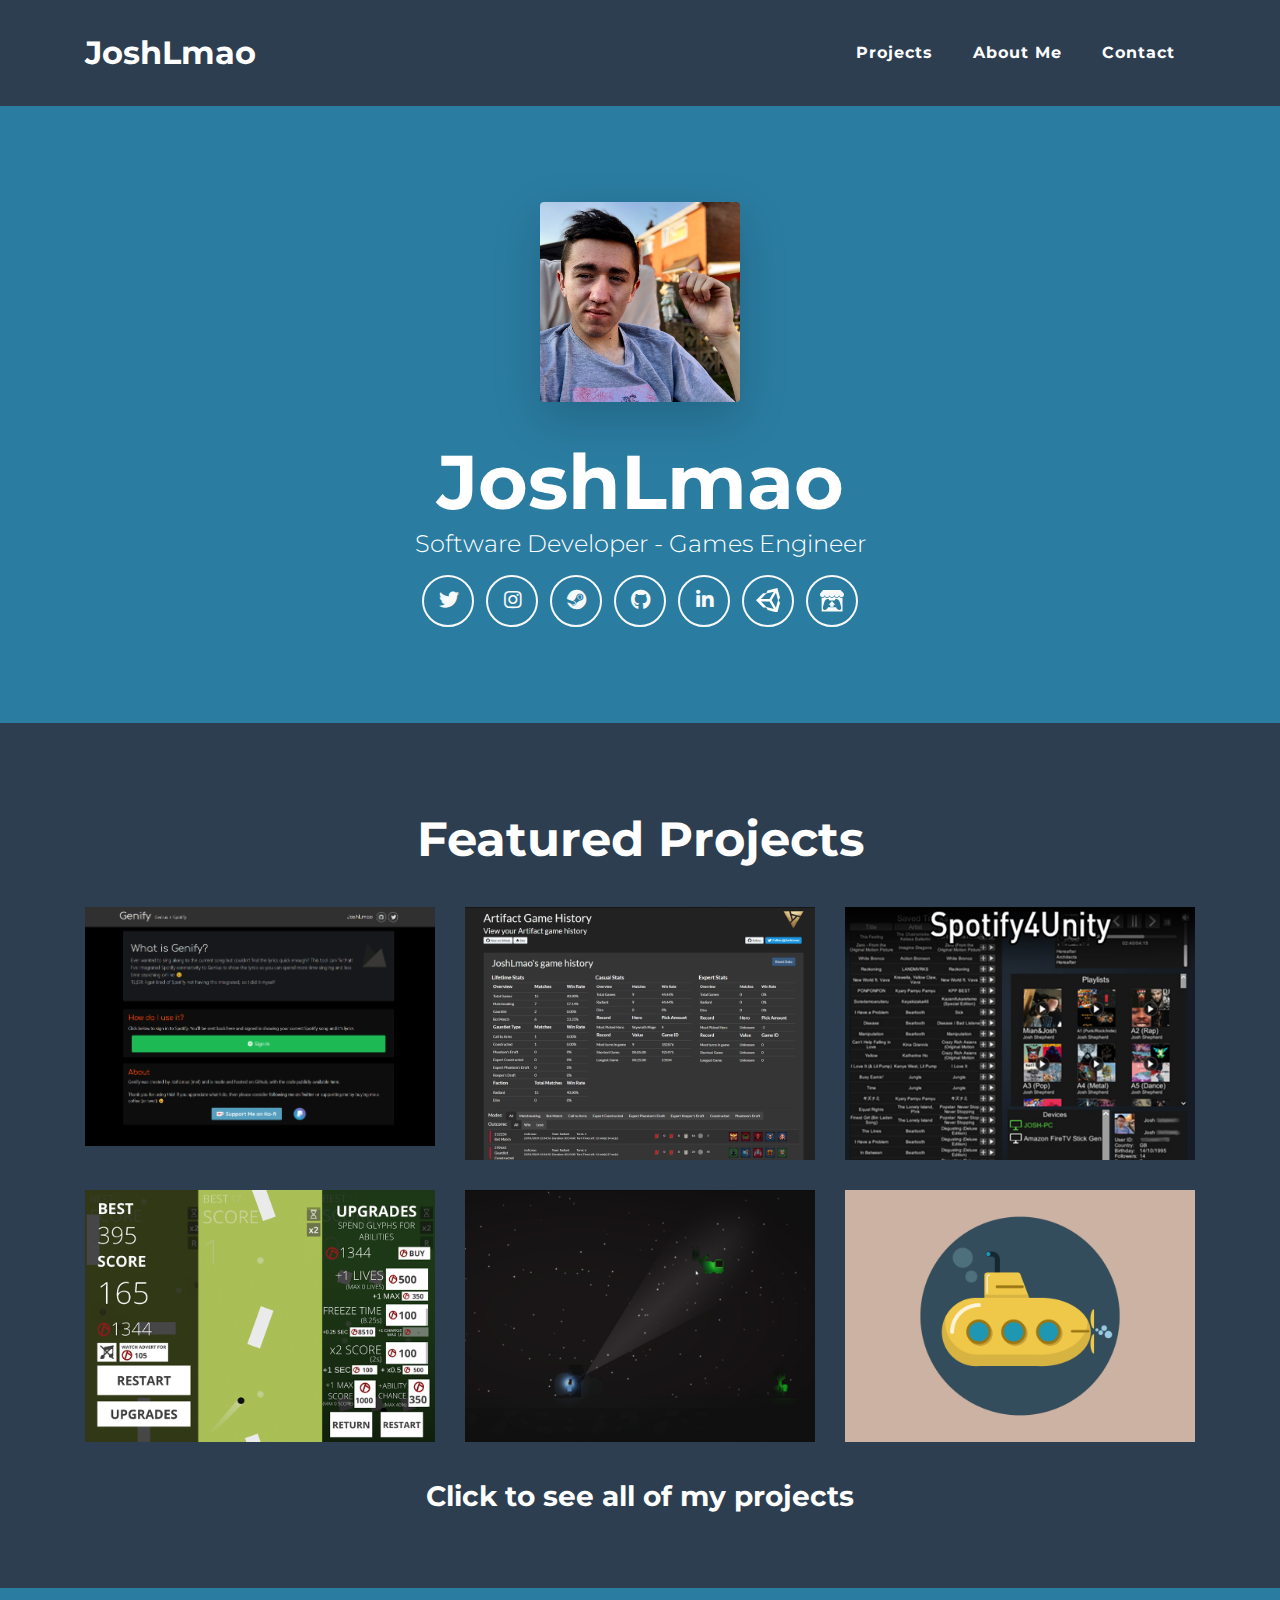
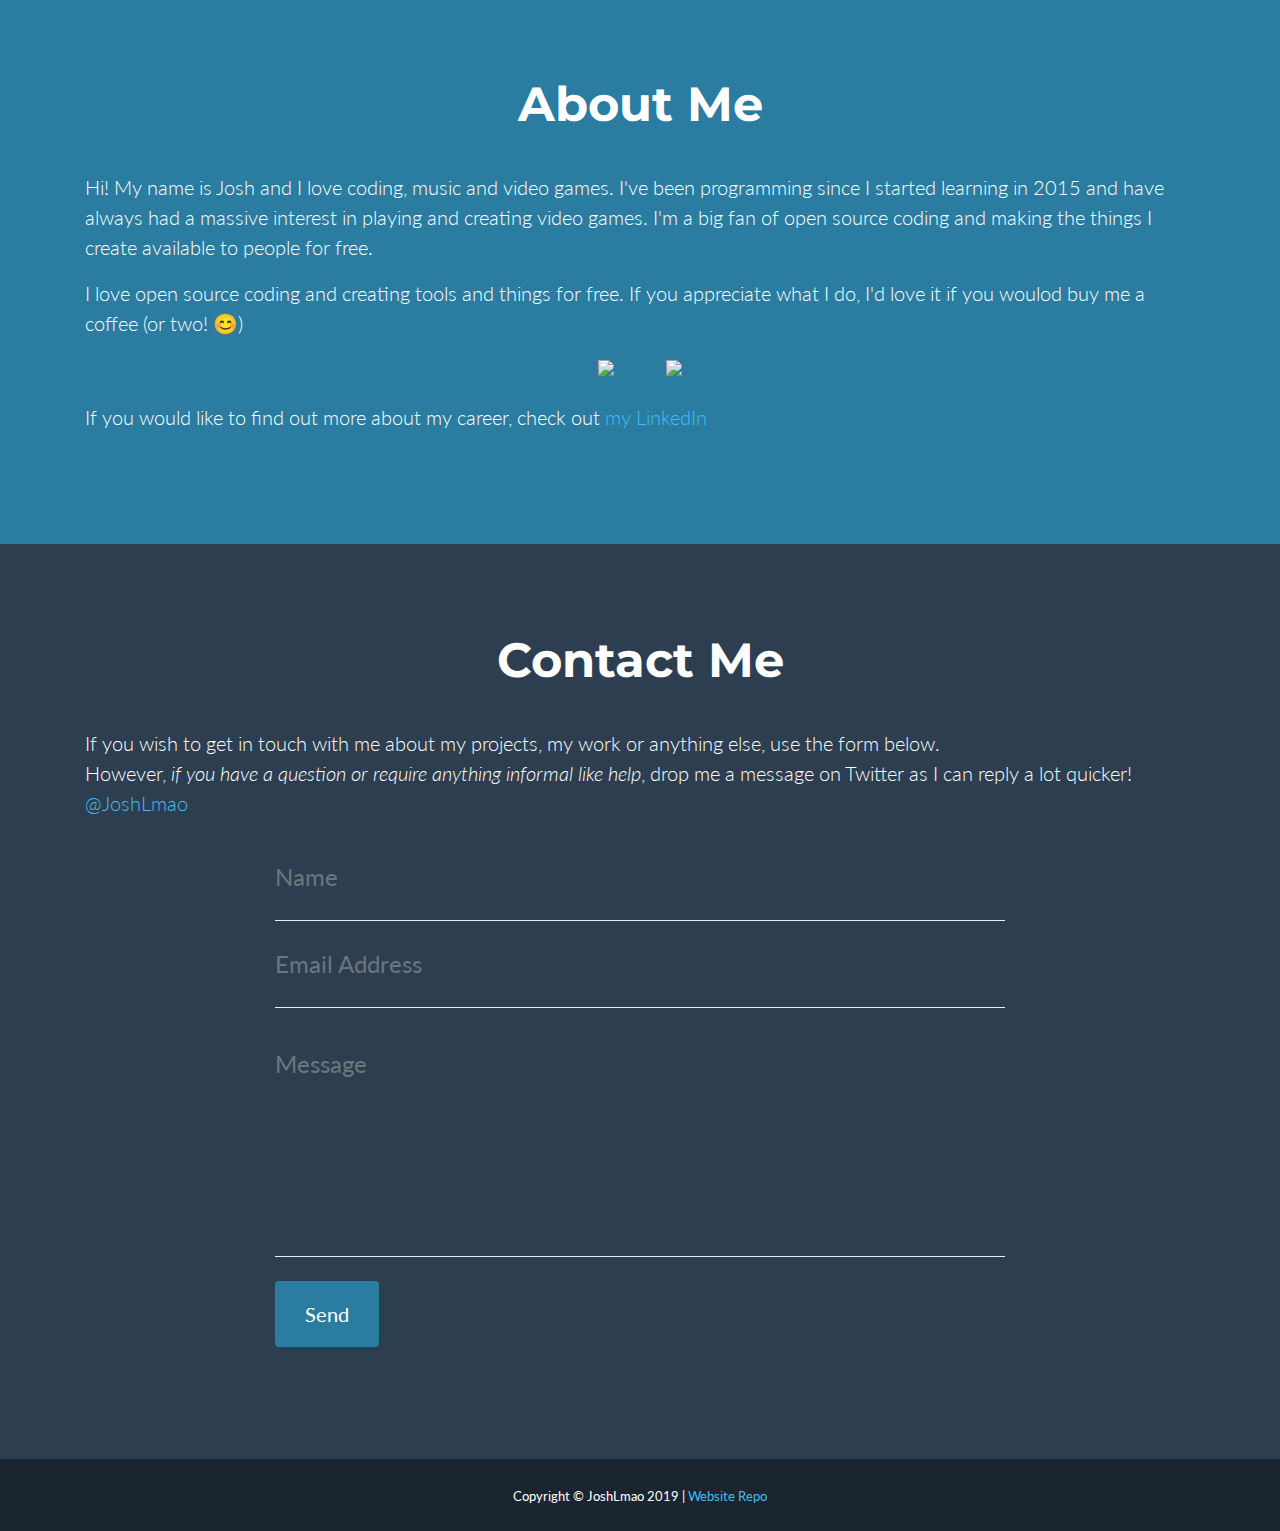
==== commit cbde0171: "Small changes to home page" ====
--- a/index.html
+++ b/index.html
@@ -79,6 +79,16 @@
               </a>
             </li>
             <li class="list-inline-item">
+              <a class="btn btn-outline-light btn-social text-center rounded-circle" href="https://instagram.com/JoshLmao" target="_blank">
+                <i class="fab fa-fw fa-instagram"></i>
+              </a>
+            </li>
+            <li class="list-inline-item">
+              <a class="btn btn-outline-light btn-social text-center rounded-circle" href="https://steamcommunity.com/id/iJoshLmao" target="_blank">
+                <i class="fab fa-steam"></i>                
+              </a>
+            </li>
+            <li class="list-inline-item">
               <a class="btn btn-outline-light btn-social text-center rounded-circle" href="https://github.com/JoshLmao" target="_blank">
                 <i class="fab fa-fw fa-github"></i>
               </a>
@@ -102,11 +112,6 @@
                   <path fill="currentColor" d="M35 48.6c-1 1.6-2.2 3-3.6 4.4-3.6 3.6-8.7 5.9-14.3 5.9-1.4 0-5-.8-5-.8v100h154V57.5c-2.4.9-4.3 1.4-7 1.4a20.3 20.3 0 0 1-17.7-10.4 20.6 20.6 0 0 1-17.7 10.4 20.3 20.3 0 0 1-17.8-10.4 20.4 20.4 0 0 1-35.5 0A20.4 20.4 0 0 1 38.3 53a19.5 19.5 0 0 1-3.3-4.4zM57.2 67c6.7 0 11.5 4.4 13.1 11h37.2c1.7-6.6 6.4-11 13.1-11 10.7 0 22.4 11 26 24.4l8.8 32c3.7 13.3-2 24.3-12.7 24.3-9.4 0-19.6-8.5-24.4-19.6H59.5c-4.9 11.1-15 19.6-24.4 19.6-10.7 0-16.4-11-12.8-24.4l8.8-32C34.8 78 46.5 67 57 67z"/>
                   <path fill="currentColor" d="M75.7 95.4l-12.5 13.4h12.4v13.9h24.6v-13.9h13.2l-12.6-13.4-12.5-13.5z"/>
                </svg>
-              </a>
-            </li>
-            <li class="list-inline-item">
-              <a class="btn btn-outline-light btn-social text-center rounded-circle" href="https://instagram.com/JoshLmao" target="_blank">
-                <i class="fab fa-fw fa-instagram"></i>
               </a>
             </li>
           </ul>
@@ -190,14 +195,16 @@
   <!-- About Section -->
   <section class="bg-primary text-white mb-0" id="about">
     <div class="container">
-      <h2 class="text-center text-white mb-5">About Me</h2>
+      <h2 class="text-center mb-5">About Me</h2>
       <div class="row">
         <div class="col-lg-auto ml-auto">
           <p class="lead">
               Hi! My name is Josh and I love coding, music and video games. I've been programming since I started learning in 2015 and have always had a massive interest in playing and creating video games. 
               I'm a big fan of open source coding and making the things I create available to people for free.
-              <br/><br/>
-              I love open source coding and creating tools and things for free. If you appreciate what I do, I'd love it if you woulod buy me a coffee (or two! 😊)
+          </p>
+          
+          <p class="lead">
+            I love open source coding and creating tools and things for free. If you appreciate what I do, I'd love it if you woulod buy me a coffee (or two! 😊)
           </p>
           <div class="text-center mt-3">
             <a class="mr-5" href="https://ko-fi.com/joshlmao">
@@ -207,7 +214,9 @@
               <img src="https://i.imgur.com/UfSd0gP.png" height="75"/>
             </a>
           </div>
-          
+          <p class="lead pt-4">
+            If you would like to find out more about my career, check out <a href="https://www.linkedin.com/in/joshshepherd-/">my LinkedIn</a>
+          </p>
         </div>
       </div>
     </div>
@@ -215,8 +224,15 @@
 
   <!-- Contact Section -->
   <section id="contact">
-    <div class="container">
+    <div class="container text-white">
       <h2 class="text-center text-secondary mb-5">Contact Me</h2>
+      <p class="lead">
+        If you wish to get in touch with me about my projects, my work or anything else, use the form below. 
+        <br/>
+        However, <em>if you have a question or require anything informal like help</em>, drop me a message on Twitter as I can reply a lot quicker! 
+        <br/>
+        <a href="https://twitter.com/JoshLmao">@JoshLmao</a>
+      </p>
       <div class="row">
         <div class="col-lg-8 mx-auto">
           <!-- Uses formspree.io to send the email since it's a static HTML page -->
@@ -464,7 +480,7 @@
             <h2 class="text-secondary mb-5">Example Project Name</h2>
             <img class="img-fluid mb-5" src="img/portfolio/submarine.png" alt="">
             <p class="mb-3 text-primary">
-                Lumière is my first attempt at creating a game created by myself in August 2017. I created it for Ludum Dare 39 which had the theme of "Running out of power".
+                Placeholder text
             </p>
 
             <!-- 6 Content Start -->
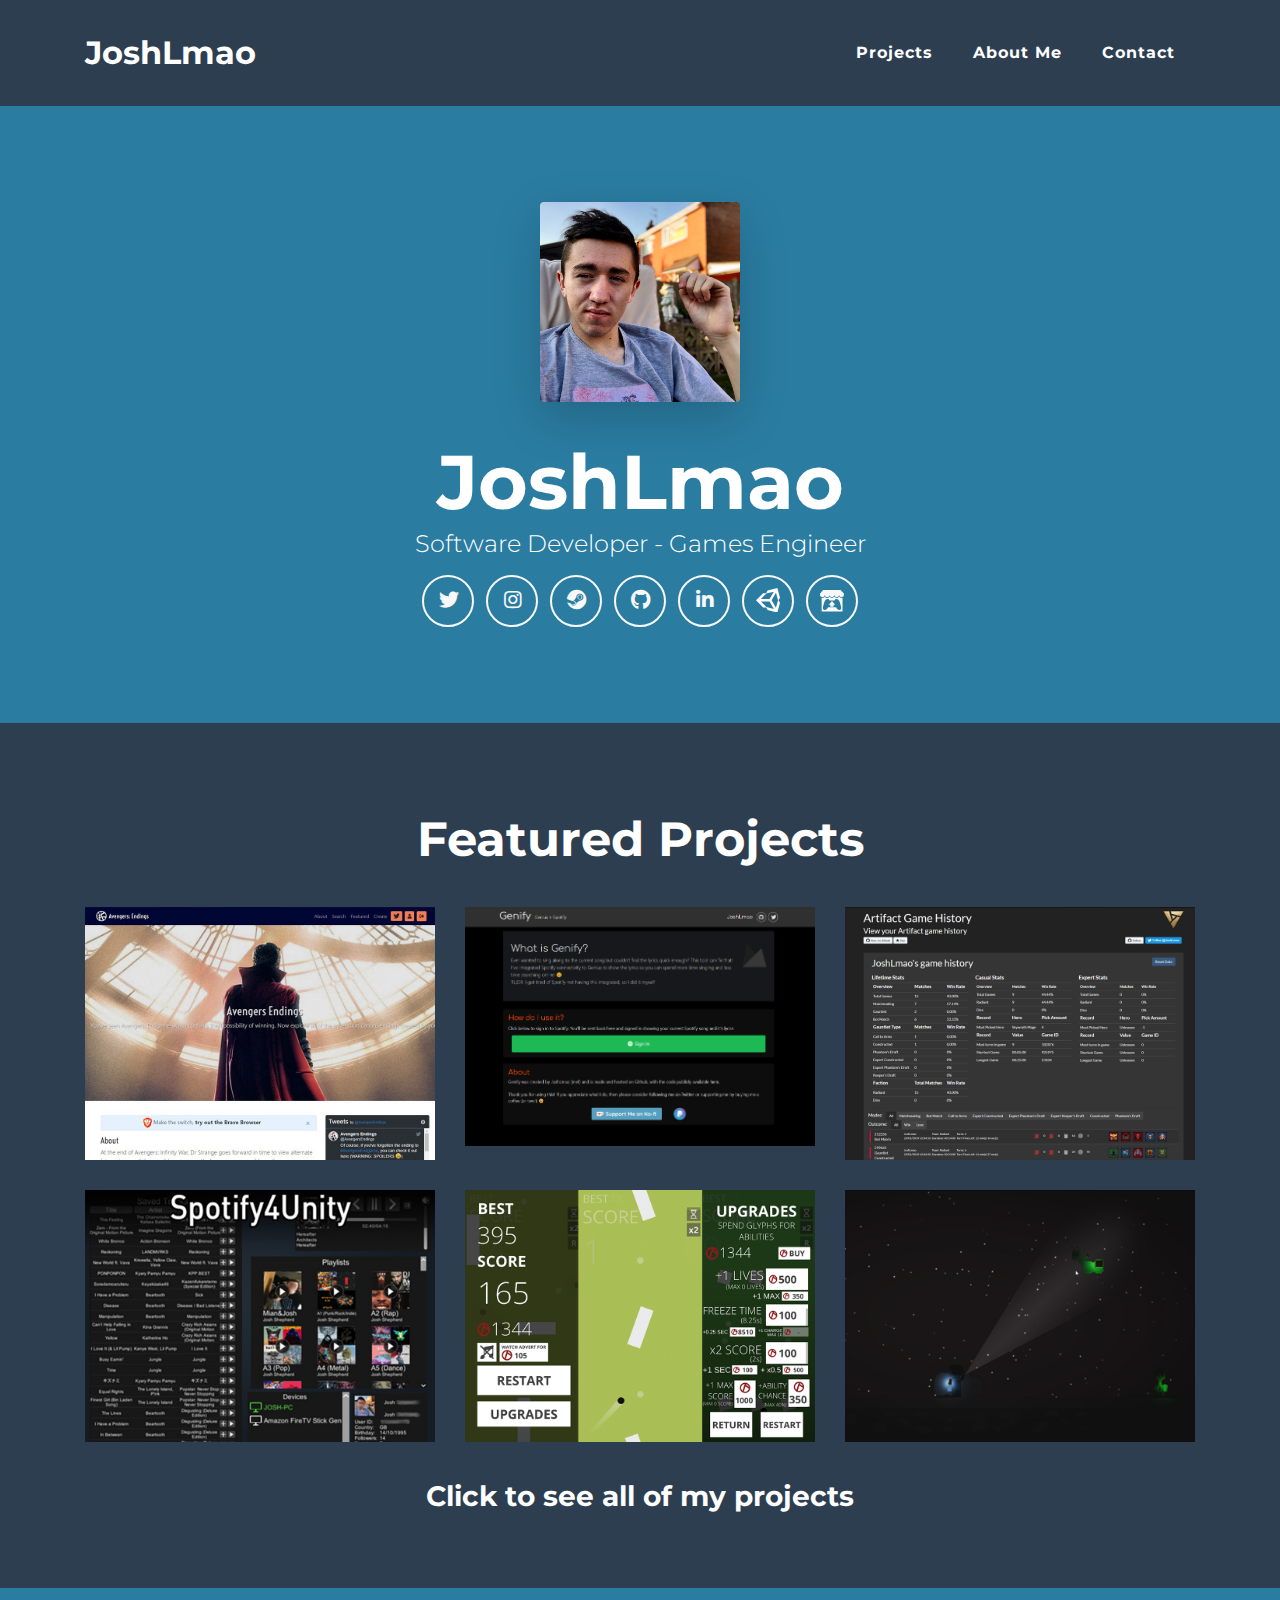
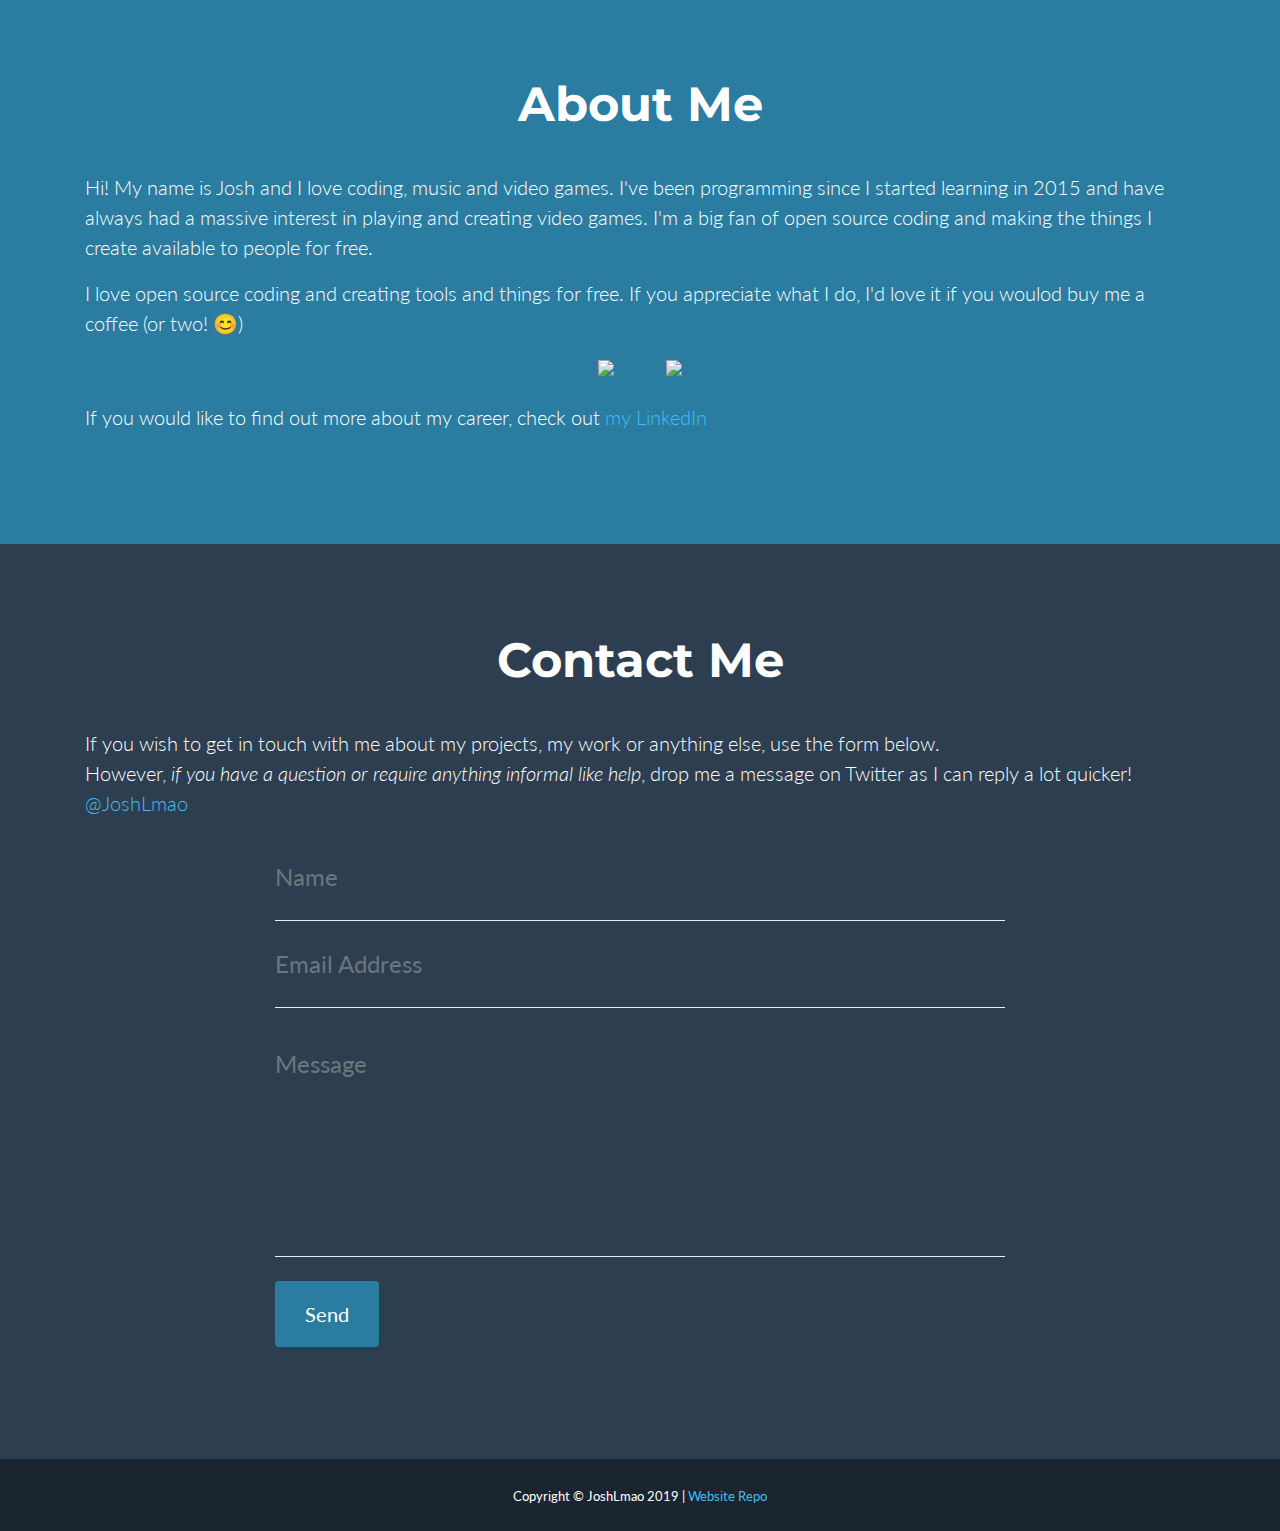
==== commit bd0beb3e: "Added AvengersEndings to project" ====
--- a/index.html
+++ b/index.html
@@ -124,6 +124,17 @@
     <div class="container">
       <h2 class="text-center text-secondary mb-5">Featured Projects</h2>
       <div class="row">
+        <!-- Featured Projects: Start -->
+        <div class="col-md-6 col-lg-4">
+          <a class="portfolio-item d-block mx-auto" href="#portfolio-modal-6">
+            <div class="portfolio-item-caption d-flex position-absolute h-100 w-100">
+              <div class="portfolio-item-caption-content my-auto w-100 text-center text-white">
+                <i class="fas fa-search-plus fa-3x"></i>
+              </div>
+            </div>
+            <img class="img-fluid" src="img/portfolio/avengersendings.jpg" alt="">
+          </a>
+        </div>
         <div class="col-md-6 col-lg-4">
           <a class="portfolio-item d-block mx-auto" href="#portfolio-modal-1">
             <div class="portfolio-item-caption d-flex position-absolute h-100 w-100">
@@ -174,16 +185,7 @@
             <img class="img-fluid" src="img/portfolio/lumiere.png" alt="">
           </a>
         </div>
-        <div class="col-md-6 col-lg-4">
-          <a class="portfolio-item d-block mx-auto" href="#portfolio-modal-6">
-            <div class="portfolio-item-caption d-flex position-absolute h-100 w-100">
-              <div class="portfolio-item-caption-content my-auto w-100 text-center text-white">
-                <i class="fas fa-search-plus fa-3x"></i>
-              </div>
-            </div>
-            <img class="img-fluid" src="img/portfolio/submarine.png" alt="">
-          </a>
-        </div>
+        <!-- Featured Projects End -->
 
         <a class="text-secondary mx-auto mt-2" href="./html/all_projects.html">
             <h3>Click to see all of my projects</h3>
@@ -477,11 +479,16 @@
           <div class="col-lg-8 mx-auto">
             <!-- 6 Content Start -->
 
-            <h2 class="text-secondary mb-5">Example Project Name</h2>
-            <img class="img-fluid mb-5" src="img/portfolio/submarine.png" alt="">
+            <h2 class="text-secondary mb-5">Avengers Endings</h2>
+            <img class="img-fluid mb-5" src="img/portfolio/avengersendings.jpg" alt="">
             <p class="mb-3 text-primary">
-                Placeholder text
+                A website created for allowing users to create their own ending to Avengers: Endgame. In the film, Dr Strange says there are 14,000,605 endings yet there is only 1 that
+                the Avengers win
             </p>
+            <h3 class="text-primary mb-2">
+                Website: 
+                <a href="https://avengersendings.com" target="_blank">AvengersEndings.com</a>
+            </h3>
 
             <!-- 6 Content Start -->
             <a class="btn btn-primary btn-lg rounded-pill portfolio-modal-dismiss" href="#">
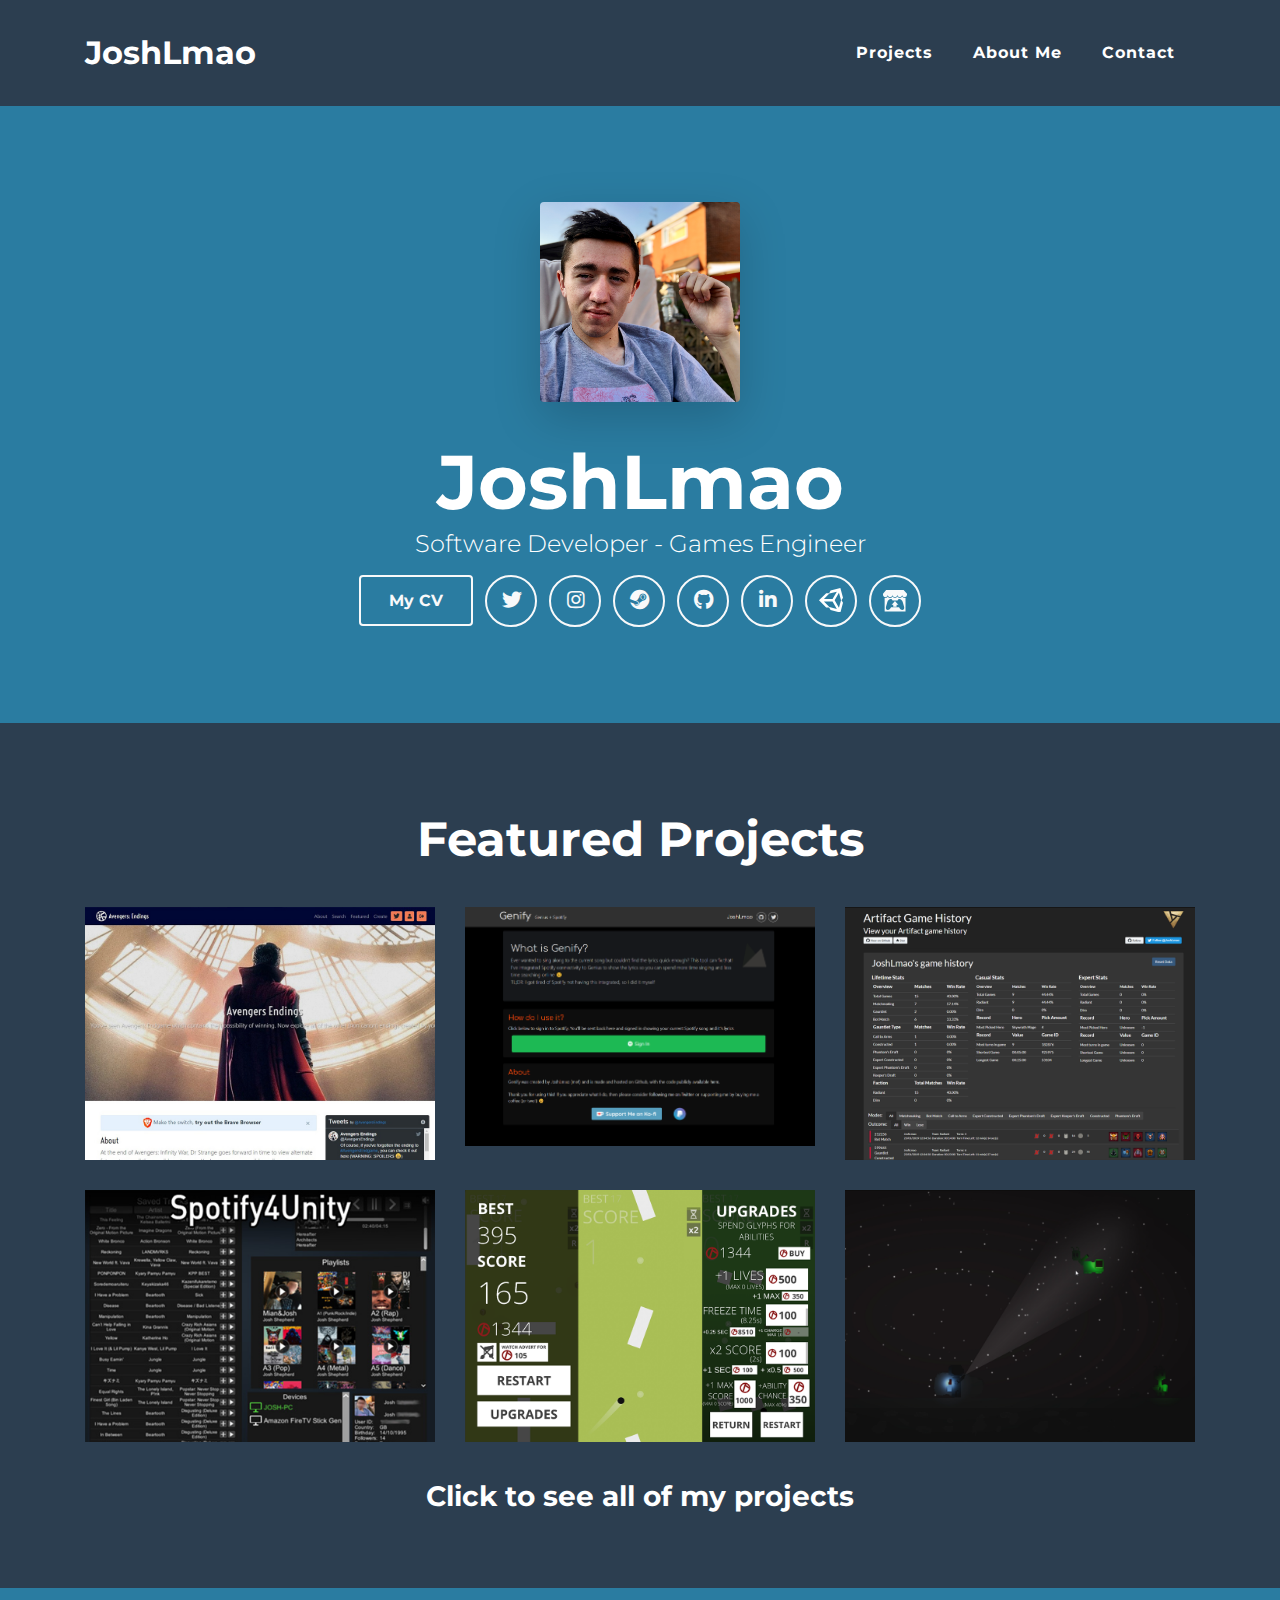
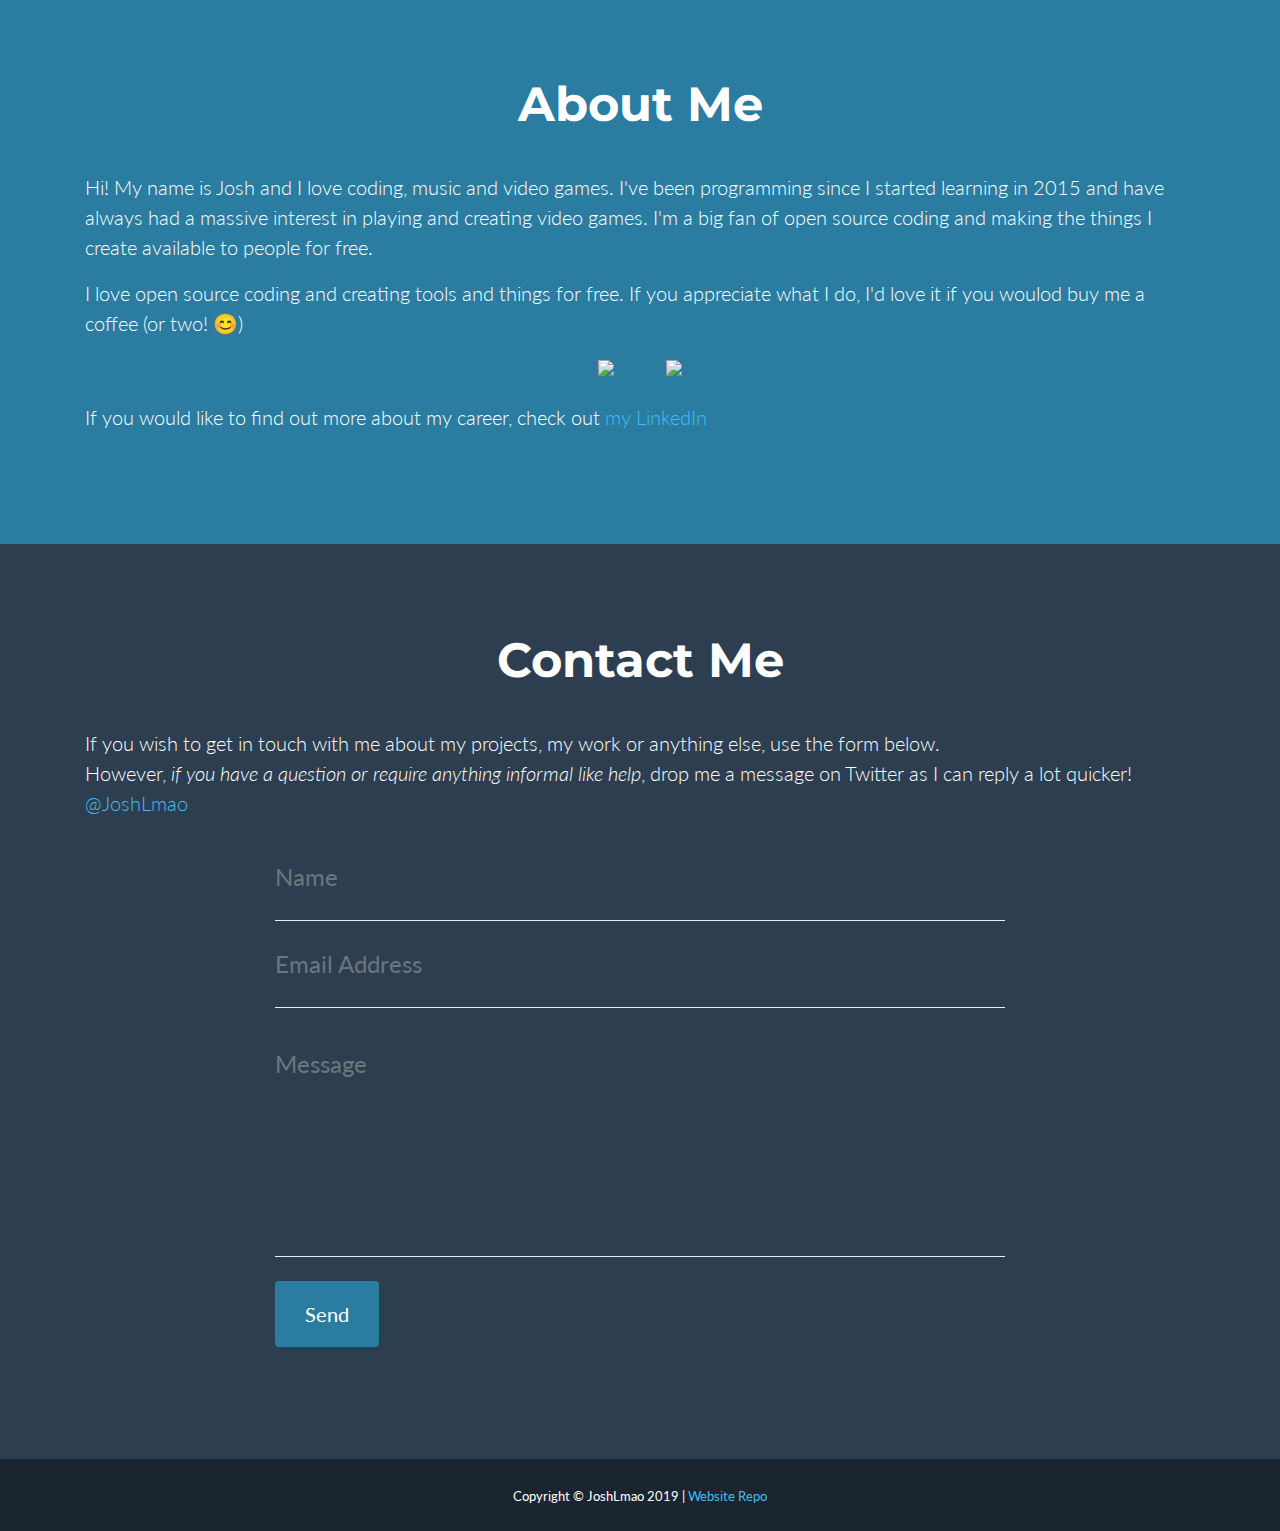
==== commit 2bcd33de: "Added CV to site" ====
--- a/index.html
+++ b/index.html
@@ -73,6 +73,13 @@
       <!-- Social Links -->
       <div class="mt-3">
           <ul class="list-inline mb-0">
+              <li class="list-inline-item">
+                <a href="./html/cv.html">
+                    <button type="button" class="btn btn-outline-light">
+                        <h6 class="my-0 py-2 px-3">My CV</h6>
+                    </button>
+                </a>
+            </li>
             <li class="list-inline-item">
               <a class="btn btn-outline-light btn-social text-center rounded-circle" href="https://twitter.com/JoshLmao" target="_blank">
                 <i class="fab fa-fw fa-twitter"></i>
